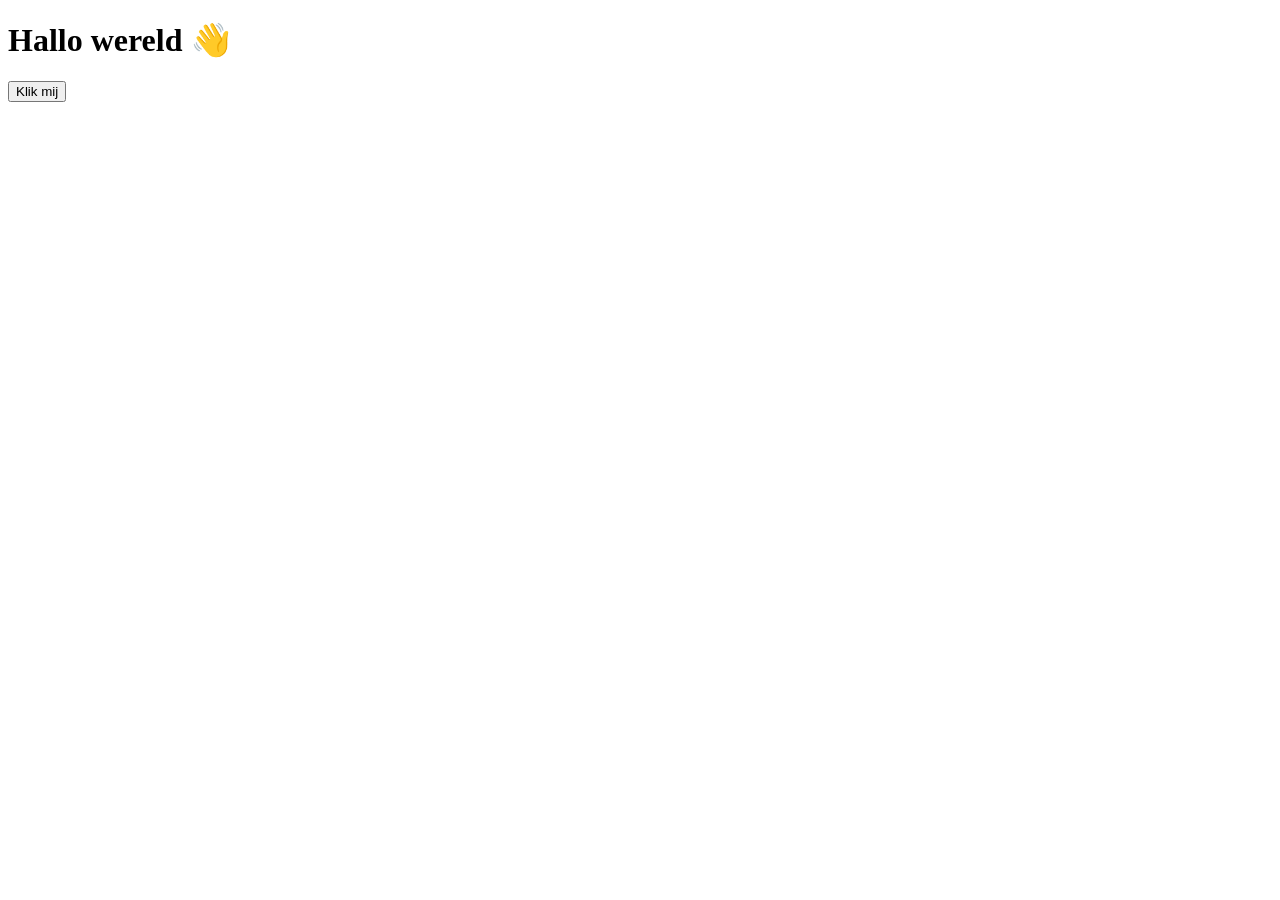
==== index.html @ 5e81fb88 "Eerste test" ====
<!doctype html>
<html lang="nl">
<head>
  <meta charset="utf-8" />
  <meta name="viewport" content="width=device-width, initial-scale=1" />
  <title>Interactive Media 2025</title>
  <link rel="stylesheet" href="style.css" />
</head>
<body>
  <h1>Hallo wereld 👋</h1>
  <button id="btn">Klik mij</button>
  <script src="app.js"></script>
</body>
</html>
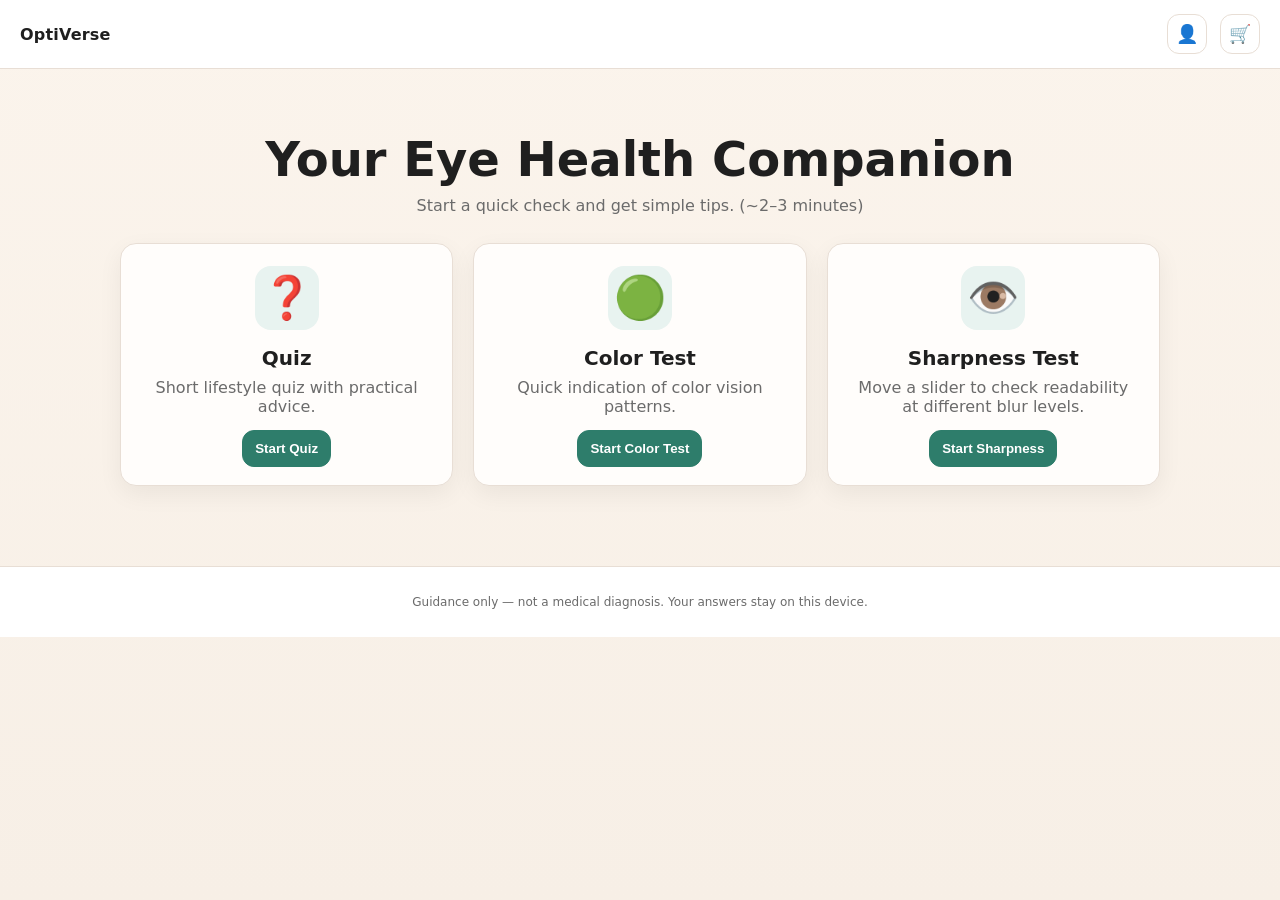
==== commit 101463ec: "feat: English EyeGuide demo with accent color and concept layout" ====
--- a/index.html
+++ b/index.html
@@ -1,14 +1,28 @@
 <!doctype html>
-<html lang="nl">
+<html lang="en">
 <head>
   <meta charset="utf-8" />
   <meta name="viewport" content="width=device-width, initial-scale=1" />
-  <title>Interactive Media 2025</title>
+  <title>OptiVerse</title>
   <link rel="stylesheet" href="style.css" />
 </head>
 <body>
-  <h1>Hallo wereld 👋</h1>
-  <button id="btn">Klik mij</button>
+  <header class="topbar">
+    <div class="brand">OptiVerse</div>
+    <div class="actions">
+      <button aria-label="Account" data-route="#/account">👤</button>
+      <button aria-label="Cart" data-route="#/cart">🛒</button>
+    </div>
+  </header>
+
+  <main id="app">
+    <!-- Home is rendered by JS -->
+  </main>
+
+  <footer class="foot">
+    Guidance only — not a medical diagnosis. Your answers stay on this device.
+  </footer>
+
   <script src="app.js"></script>
 </body>
 </html>
--- a/style.css
+++ b/style.css
@@ -0,0 +1,81 @@
+/* Base */
+* { box-sizing: border-box; }
+:root{
+  --bg: #f7efe6;          /* warm beige */
+  --panel: #fffdfb;       /* light card */
+  --ink: #1f1f1f;         /* text */
+  --muted:#6b6b6b;
+  --line:#e8ded5;
+  --accent:#2e7d6b;       /* soft teal accent */
+  --shadow: 0 8px 24px rgba(0,0,0,.06);
+  --radius: 16px;
+}
+html,body{ height:100%; }
+body{
+  margin:0; font-family: system-ui, Segoe UI, Arial, sans-serif;
+  background: linear-gradient(#fbf4ec, var(--bg));
+  color: var(--ink);
+}
+
+/* Topbar */
+.topbar{
+  position:sticky; top:0; z-index:10;
+  display:flex; align-items:center; justify-content:space-between;
+  padding:14px 20px; background:#fff; border-bottom:1px solid var(--line);
+}
+.brand{ font-weight:700; letter-spacing:.2px; }
+.actions button{
+  border:1px solid var(--line); background:#fff; cursor:pointer;
+  width:40px; height:40px; border-radius:12px; font-size:18px; margin-left:8px;
+}
+.actions button:hover{ background:#faf7f3; }
+
+/* Layout */
+main{ max-width:1080px; margin:0 auto; padding:32px 20px 80px; }
+.hero{
+  text-align:center; margin:32px auto 28px;
+}
+.hero h1{
+  margin:0;
+  font-size: clamp(28px, 4.2vw, 48px);
+  line-height:1.1;
+}
+.hero p{ color:var(--muted); margin-top:10px; }
+
+/* Grid of cards */
+.grid{
+  display:grid; gap:20px;
+  grid-template-columns: repeat(3, minmax(220px, 1fr));
+}
+@media (max-width: 860px){ .grid{ grid-template-columns: 1fr; } }
+
+.card{
+  background: var(--panel);
+  border:1px solid var(--line);
+  border-radius: var(--radius);
+  padding: 22px 22px 18px;
+  box-shadow: var(--shadow);
+  text-align:center;
+}
+.card .icon{
+  font-size:42px; display:inline-block;
+  width:64px; height:64px; line-height:64px; border-radius:16px; margin-bottom:10px;
+  background: #e8f3f0; /* accent tint */
+  color: var(--accent);
+}
+.card h3{ margin:6px 0 8px; font-size:20px; }
+.card p{ margin:0 0 14px; color:var(--muted); }
+
+.btn{
+  padding:10px 12px; border-radius:12px; cursor:pointer;
+  border:1px solid var(--accent); background:var(--accent); color:#fff; font-weight:600;
+}
+.btn.ghost{ background:transparent; color:var(--accent); }
+
+.section{ margin-top:22px; }
+fieldset{ border:1px solid var(--line); border-radius:12px; padding:14px; margin:0 0 12px; }
+legend{ color:var(--muted); }
+
+/* Footer */
+.foot{ text-align:center; color:var(--muted); font-size:12px; padding:28px 16px; border-top:1px solid var(--line); background:#fff; }
+.hidden{ display:none; }
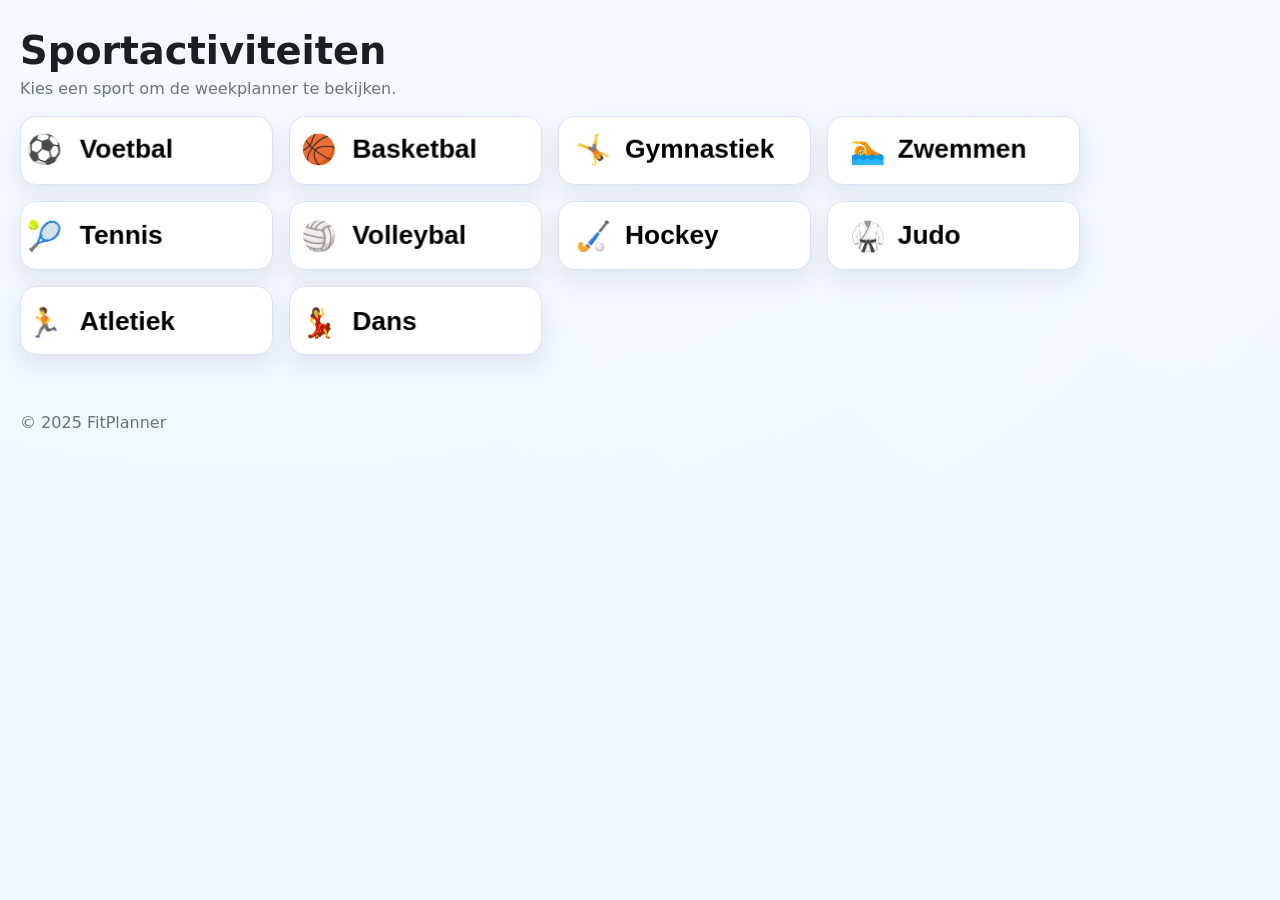
==== commit 778a6896: "Update" ====
--- a/index.html
+++ b/index.html
@@ -1,28 +1,53 @@
-<!doctype html>
-<html lang="en">
+<!DOCTYPE html>
+<html lang="nl">
 <head>
-  <meta charset="utf-8" />
+  <meta charset="UTF-8" />
   <meta name="viewport" content="width=device-width, initial-scale=1" />
-  <title>OptiVerse</title>
+  <title>Sportactiviteiten voor Ouders</title>
   <link rel="stylesheet" href="style.css" />
+  <script defer src="app.js"></script>
 </head>
 <body>
-  <header class="topbar">
-    <div class="brand">OptiVerse</div>
-    <div class="actions">
-      <button aria-label="Account" data-route="#/account">👤</button>
-      <button aria-label="Cart" data-route="#/cart">🛒</button>
-    </div>
+  <header class="site-header">
+    <h1>Sportactiviteiten</h1>
+    <p>Kies een sport om de weekplanner te bekijken.</p>
   </header>
 
-  <main id="app">
-    <!-- Home is rendered by JS -->
+  <main class="sport-grid">
+    <button class="sport-card" data-sport="voetbal" aria-label="Voetbal">
+      <div class="sport-visual">⚽</div><h2>Voetbal</h2>
+    </button>
+    <button class="sport-card" data-sport="basketbal" aria-label="Basketbal">
+      <div class="sport-visual">🏀</div><h2>Basketbal</h2>
+    </button>
+    <button class="sport-card" data-sport="gymnastiek" aria-label="Gymnastiek">
+      <div class="sport-visual">🤸</div><h2>Gymnastiek</h2>
+    </button>
+    <button class="sport-card" data-sport="zwemmen" aria-label="Zwemmen">
+      <div class="sport-visual">🏊</div><h2>Zwemmen</h2>
+    </button>
+    <button class="sport-card" data-sport="tennis" aria-label="Tennis">
+      <div class="sport-visual">🎾</div><h2>Tennis</h2>
+    </button>
+    <button class="sport-card" data-sport="volleybal" aria-label="Volleybal">
+      <div class="sport-visual">🏐</div><h2>Volleybal</h2>
+    </button>
+    <button class="sport-card" data-sport="hockey" aria-label="Hockey">
+      <div class="sport-visual">🏑</div><h2>Hockey</h2>
+    </button>
+    <button class="sport-card" data-sport="judo" aria-label="Judo">
+      <div class="sport-visual">🥋</div><h2>Judo</h2>
+    </button>
+    <button class="sport-card" data-sport="atletiek" aria-label="Atletiek">
+      <div class="sport-visual">🏃</div><h2>Atletiek</h2>
+    </button>
+    <button class="sport-card" data-sport="dans" aria-label="Dans">
+      <div class="sport-visual">💃</div><h2>Dans</h2>
+    </button>
   </main>
 
-  <footer class="foot">
-    Guidance only — not a medical diagnosis. Your answers stay on this device.
+  <footer class="site-footer">
+    <p>© 2025 FitPlanner</p>
   </footer>
-
-  <script src="app.js"></script>
 </body>
 </html>
--- a/style.css
+++ b/style.css
@@ -1,81 +1,83 @@
-/* Base */
-* { box-sizing: border-box; }
 :root{
-  --bg: #f7efe6;          /* warm beige */
-  --panel: #fffdfb;       /* light card */
-  --ink: #1f1f1f;         /* text */
-  --muted:#6b6b6b;
-  --line:#e8ded5;
-  --accent:#2e7d6b;       /* soft teal accent */
-  --shadow: 0 8px 24px rgba(0,0,0,.06);
-  --radius: 16px;
+  --bg1:#eef6ff; --bg2:#f6f9ff; --primary:#0b66d1; --text:#1b1f24;
+  --muted:#6b7280; --card:#ffffff; --ring:#c7ddff; --ok:#10b981;
+  --boys:#2563eb; --girls:#db2777; --mixed:#0ea5e9;
+  --shadow: 0 10px 24px rgba(15,23,42,.08);
 }
-html,body{ height:100%; }
-body{
-  margin:0; font-family: system-ui, Segoe UI, Arial, sans-serif;
-  background: linear-gradient(#fbf4ec, var(--bg));
-  color: var(--ink);
+*{ box-sizing:border-box }
+html,body{
+  margin:0; padding:0; min-height:100%; color:var(--text);
+  font-family: system-ui,-apple-system,Segoe UI,Roboto,Helvetica,Arial;
+  background: radial-gradient(1200px 800px at 20% -10%, var(--bg2), transparent),
+              radial-gradient(1200px 800px at 120% 30%, #f3f7ff, transparent),
+              var(--bg1);
+}
+.site-header{ padding:28px 20px 8px }
+.site-header h1{ margin:0 0 6px; font-size:clamp(24px,3vw,40px) }
+.site-header p{ margin:6px 0 0; color:var(--muted) }
+.site-footer{ margin-top:24px; padding:18px 20px 40px; color:var(--muted) }
+
+/* GRID met diepte */
+.sport-grid{
+  display:grid; grid-template-columns: repeat(auto-fit, minmax(220px, 1fr));
+  gap:16px; padding:10px 20px 0; max-width:1100px;
+  perspective: 900px; /* <<< 3D-perspectief */
 }
 
-/* Topbar */
-.topbar{
-  position:sticky; top:0; z-index:10;
-  display:flex; align-items:center; justify-content:space-between;
-  padding:14px 20px; background:#fff; border-bottom:1px solid var(--line);
+.sport-card{
+  appearance:none; -webkit-appearance:none;
+  border:1px solid #d9e3f5; background:var(--card); border-radius:16px;
+  padding:18px 16px; display:flex; align-items:center; gap:14px;
+  cursor:pointer; box-shadow: var(--shadow);
+  transform-style: preserve-3d; /* <<< 3D-kindlagen */
+  transition: transform .18s ease, box-shadow .18s ease, border-color .18s;
 }
-.brand{ font-weight:700; letter-spacing:.2px; }
-.actions button{
-  border:1px solid var(--line); background:#fff; cursor:pointer;
-  width:40px; height:40px; border-radius:12px; font-size:18px; margin-left:8px;
+.sport-card:focus{ outline:none }
+.sport-card:focus-visible{
+  border-color:var(--ring);
+  box-shadow: 0 0 0 4px color-mix(in srgb, var(--ring) 55%, transparent);
 }
-.actions button:hover{ background:#faf7f3; }
+.sport-card:hover{ box-shadow: 0 14px 28px rgba(15,23,42,.12) }
+.sport-card.clicked{ transform: translateZ(0) scale(.97) }
 
-/* Layout */
-main{ max-width:1080px; margin:0 auto; padding:32px 20px 80px; }
-.hero{
-  text-align:center; margin:32px auto 28px;
+.sport-visual{ font-size:clamp(24px,4vw,28px); line-height:1; transform: translateZ(18px); }
+.sport-card h2{ margin:0; font-size:clamp(18px,2.4vw,26px); transform: translateZ(12px); }
+
+/* Planner (ongewijzigd behalve tags) */
+.schedule{ padding:6px 20px 10px; max-width:1100px }
+.empty{ background:var(--card); border:1px solid #e5eaf5; border-radius:14px; padding:16px; box-shadow:var(--shadow) }
+.backlink{ display:inline-block; text-decoration:none; color:var(--primary); margin-bottom:8px }
+.day-section{ margin:18px 0 10px }
+.day-section h3{ margin:8px 0 10px; font-size:20px; color:#0f172a }
+.slot-list{ display:grid; grid-template-columns: repeat(auto-fit, minmax(260px, 1fr)); gap:12px }
+.slot{
+  background:var(--card); border:1px solid #e5eaf5; border-radius:16px; padding:14px;
+  display:flex; justify-content:space-between; align-items:center; gap:12px;
+  box-shadow:var(--shadow); transition: transform .15s ease, box-shadow .15s ease;
 }
-.hero h1{
-  margin:0;
-  font-size: clamp(28px, 4.2vw, 48px);
-  line-height:1.1;
+.slot:hover{ transform: translateY(-1px) }
+.slot-meta{ display:flex; flex-direction:column; gap:6px }
+.slot-time{ font-weight:600; letter-spacing:.2px }
+.slot-tags{ display:flex; flex-wrap:wrap; gap:6px }
+.tag{ font-size:12px; padding:4px 8px; border-radius:999px; background:#eef2ff; color:#374151; border:1px solid #e2e8f0 }
+.tag-boys{ background: color-mix(in srgb, var(--boys) 12%, white); border-color: color-mix(in srgb, var(--boys) 32%, #e2e8f0); color:#0b377a }
+.tag-girls{ background: color-mix(in srgb, var(--girls) 12%, white); border-color: color-mix(in srgb, var(--girls) 32%, #e2e8f0); color:#7a0b3a }
+.tag-mixed{ background: color-mix(in srgb, var(--mixed) 12%, white); border-color: color-mix(in srgb, var(--mixed) 32%, #e2e8f0); color:#064b5c }
+.slot-actions{ display:flex; align-items:center; gap:10px }
+.join-btn{
+  appearance:none; -webkit-appearance:none; border:1px solid #dbe5ff;
+  background: linear-gradient(#ffffff,#f7fbff); padding:8px 12px; border-radius:10px;
+  cursor:pointer; font-weight:600; transition: transform .12s, box-shadow .12s, border-color .12s;
+  box-shadow: 0 6px 14px rgba(15,23,42,.08);
 }
-.hero p{ color:var(--muted); margin-top:10px; }
+.join-btn:hover{ transform: translateY(-1px); border-color: var(--primary); box-shadow: 0 10px 18px rgba(15,23,42,.12) }
+.join-btn:disabled{ cursor:default; border-color:#d1fae5; background: linear-gradient(#ffffff,#f0fff9); color:#047857 }
+.count{ font-size:14px; color:#111827; background:#f3f6ff; border:1px solid #e5e7eb; padding:6px 10px; border-radius:10px }
+.slot.flash{ outline:2px solid color-mix(in srgb, var(--ok) 45%, transparent); outline-offset:2px; animation:flash .4s ease }
+@keyframes flash{ from{ box-shadow:0 0 0 0 rgba(16,185,129,.45) } to{ box-shadow:0 0 0 12px rgba(16,185,129,0) } }
+@media (max-width:520px){ .slot{ flex-direction:column; align-items:stretch } .slot-actions{ justify-content:space-between } }
 
-/* Grid of cards */
-.grid{
-  display:grid; gap:20px;
-  grid-template-columns: repeat(3, minmax(220px, 1fr));
+/* reduce motion – zet 3D terug naar normale hover voor toegankelijkheid */
+@media (prefers-reduced-motion: reduce){
+  .sport-card, .sport-card *{ transform:none !important }
 }
-@media (max-width: 860px){ .grid{ grid-template-columns: 1fr; } }
-
-.card{
-  background: var(--panel);
-  border:1px solid var(--line);
-  border-radius: var(--radius);
-  padding: 22px 22px 18px;
-  box-shadow: var(--shadow);
-  text-align:center;
-}
-.card .icon{
-  font-size:42px; display:inline-block;
-  width:64px; height:64px; line-height:64px; border-radius:16px; margin-bottom:10px;
-  background: #e8f3f0; /* accent tint */
-  color: var(--accent);
-}
-.card h3{ margin:6px 0 8px; font-size:20px; }
-.card p{ margin:0 0 14px; color:var(--muted); }
-
-.btn{
-  padding:10px 12px; border-radius:12px; cursor:pointer;
-  border:1px solid var(--accent); background:var(--accent); color:#fff; font-weight:600;
-}
-.btn.ghost{ background:transparent; color:var(--accent); }
-
-.section{ margin-top:22px; }
-fieldset{ border:1px solid var(--line); border-radius:12px; padding:14px; margin:0 0 12px; }
-legend{ color:var(--muted); }
-
-/* Footer */
-.foot{ text-align:center; color:var(--muted); font-size:12px; padding:28px 16px; border-top:1px solid var(--line); background:#fff; }
-.hidden{ display:none; }
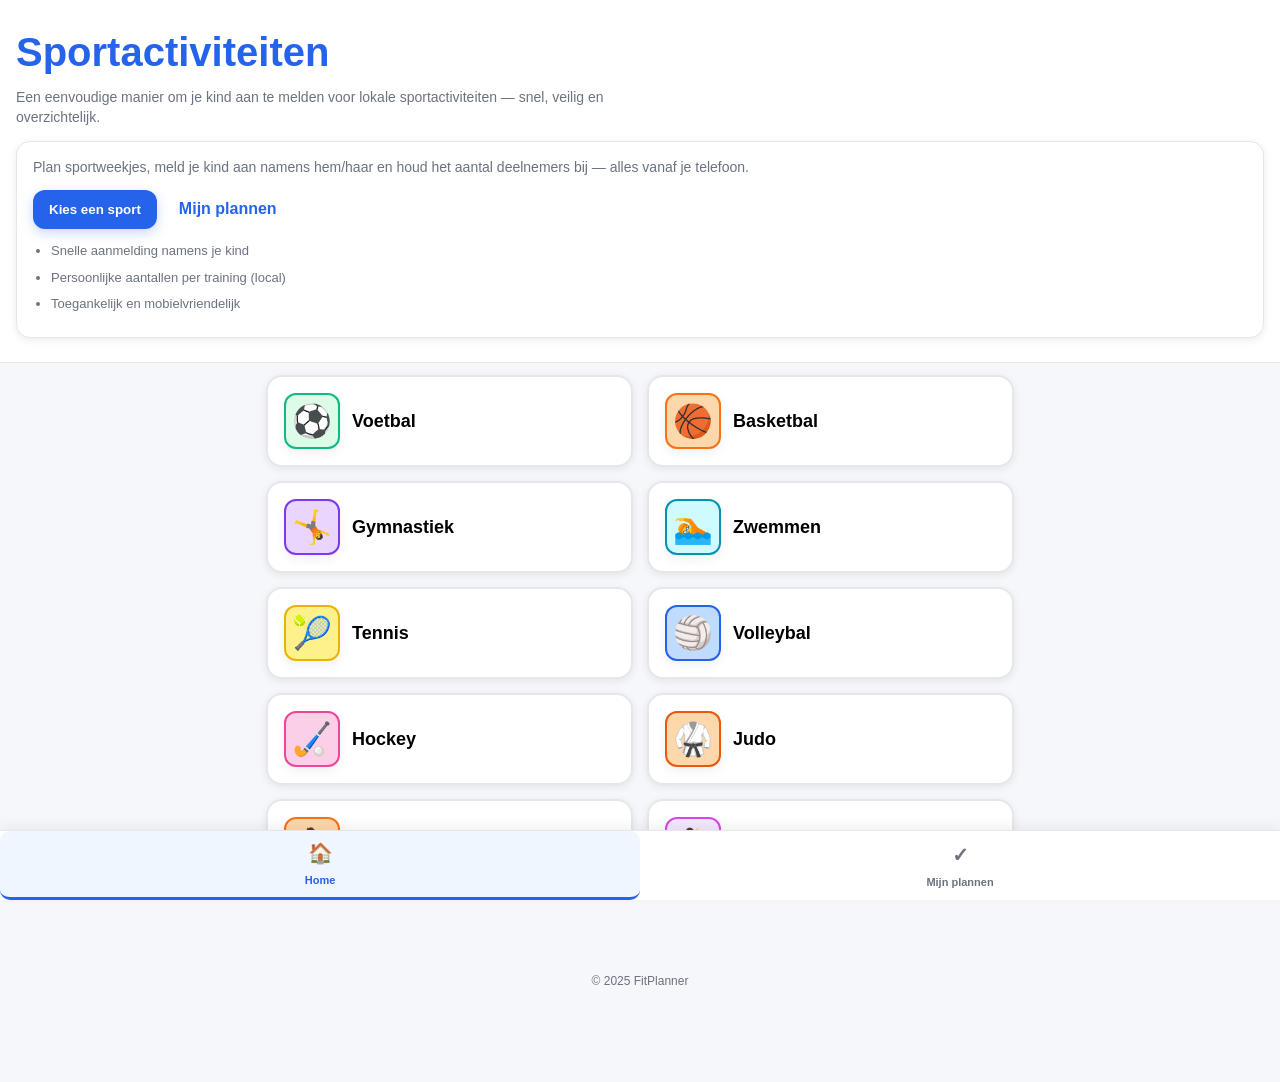
==== commit a425918f: "Update color design" ====
--- a/index.html
+++ b/index.html
@@ -10,10 +10,22 @@
 <body>
   <header class="site-header">
     <h1>Sportactiviteiten</h1>
-    <p>Kies een sport om de weekplanner te bekijken.</p>
+    <p class="sub">Een eenvoudige manier om je kind aan te melden voor lokale sportactiviteiten — snel, veilig en overzichtelijk.</p>
+    <div class="hero">
+      <p class="hero-lead">Plan sportweekjes, meld je kind aan namens hem/haar en houd het aantal deelnemers bij — alles vanaf je telefoon.</p>
+      <div class="hero-cta">
+        <button id="ctaChoose" class="primary">Kies een sport</button>
+        <a href="myplans.html" class="ghost" aria-label="Bekijk mijn plannen">Mijn plannen</a>
+      </div>
+      <ul class="benefits" aria-hidden="false">
+        <li>Snelle aanmelding namens je kind</li>
+        <li>Persoonlijke aantallen per training (local)</li>
+        <li>Toegankelijk en mobielvriendelijk</li>
+      </ul>
+    </div>
   </header>
 
-  <main class="sport-grid">
+  <main id="sports" class="sport-grid" aria-label="Lijst van sporten">
     <button class="sport-card" data-sport="voetbal" aria-label="Voetbal">
       <div class="sport-visual">⚽</div><h2>Voetbal</h2>
     </button>
@@ -49,5 +61,16 @@
   <footer class="site-footer">
     <p>© 2025 FitPlanner</p>
   </footer>
+  <!-- Bottom navigation to feel like a native app -->
+  <nav class="bottom-nav" aria-label="Navigatie">
+    <a href="index.html" class="bn-item active" aria-current="page">
+      <span class="bn-icon">🏠</span>
+      <span class="bn-label">Home</span>
+    </a>
+    <a href="myplans.html" class="bn-item">
+      <span class="bn-icon">✓</span>
+      <span class="bn-label">Mijn plannen</span>
+    </a>
+  </nav>
 </body>
 </html>
--- a/style.css
+++ b/style.css
@@ -1,78 +1,155 @@
 :root{
-  --bg1:#eef6ff; --bg2:#f6f9ff; --primary:#0b66d1; --text:#1b1f24;
-  --muted:#6b7280; --card:#ffffff; --ring:#c7ddff; --ok:#10b981;
-  --boys:#2563eb; --girls:#db2777; --mixed:#0ea5e9;
-  --shadow: 0 10px 24px rgba(15,23,42,.08);
+  /* Light, professional palette with strong contrast */
+  --bg1:#f5f7fa; --bg2:#eef1f7; --primary:#2563eb; --accent:#f59e0b; --secondary:#7c3aed;
+  --text:#111827; --text-dark:#111827; --muted:#6b7280;
+  --card:#ffffff; --ring:#2563eb; --ok:#059669;
+  --boys:#2563eb; --girls:#db2777; --mixed:#0891b2;
+  --shadow: 0 2px 8px rgba(0,0,0,.08);
+  --glow: 0 0 0 rgba(37,99,235,.1);
+  
+  /* Sport brand colors - distinct and vibrant */
+  --sport-voetbal: #10b981;
+  --sport-basketbal: #f97316;
+  --sport-gymnastiek: #7c3aed;
+  --sport-zwemmen: #0891b2;
+  --sport-tennis: #eab308;
+  --sport-volleybal: #2563eb;
+  --sport-hockey: #ec4899;
+  --sport-judo: #ea580c;
+  --sport-atletiek: #f97316;
+  --sport-dans: #d946ef;
 }
 *{ box-sizing:border-box }
 html,body{
   margin:0; padding:0; min-height:100%; color:var(--text);
-  font-family: system-ui,-apple-system,Segoe UI,Roboto,Helvetica,Arial;
-  background: radial-gradient(1200px 800px at 20% -10%, var(--bg2), transparent),
-              radial-gradient(1200px 800px at 120% 30%, #f3f7ff, transparent),
-              var(--bg1);
-}
-.site-header{ padding:28px 20px 8px }
-.site-header h1{ margin:0 0 6px; font-size:clamp(24px,3vw,40px) }
-.site-header p{ margin:6px 0 0; color:var(--muted) }
-.site-footer{ margin-top:24px; padding:18px 20px 40px; color:var(--muted) }
+  font-family: 'Segoe UI', Roboto, 'Helvetica Neue', Arial, sans-serif;
+  font-size:16px; line-height:1.4;
+  background: var(--bg1);
+  min-height:100vh;
+}
+.site-header{ padding:24px 16px; border-bottom: 1px solid #e5e7eb; background: #ffffff; }
+.site-header h1{ margin:0 0 8px; font-size:clamp(28px,6vw,40px); font-weight:800; color:var(--primary); }
+.site-header .sub{ margin:6px 0 10px; color:var(--muted); max-width:640px; font-size:14px; }
+.site-footer{ margin-top:24px; padding:18px 16px 80px; color:var(--muted); text-align:center; font-size:12px; }
 
 /* GRID met diepte */
 .sport-grid{
-  display:grid; grid-template-columns: repeat(auto-fit, minmax(220px, 1fr));
-  gap:16px; padding:10px 20px 0; max-width:1100px;
-  perspective: 900px; /* <<< 3D-perspectief */
+  display:grid; grid-template-columns: 1fr; /* mobile-first single column */
+  gap:14px; padding:12px 16px 28px; max-width:780px; margin:0 auto;
+  perspective: 900px;
 }
 
 .sport-card{
   appearance:none; -webkit-appearance:none;
-  border:1px solid #d9e3f5; background:var(--card); border-radius:16px;
-  padding:18px 16px; display:flex; align-items:center; gap:14px;
+  border:2px solid #e5e7eb; background:#ffffff; border-radius:16px;
+  padding:16px; display:flex; align-items:center; gap:12px;
   cursor:pointer; box-shadow: var(--shadow);
-  transform-style: preserve-3d; /* <<< 3D-kindlagen */
-  transition: transform .18s ease, box-shadow .18s ease, border-color .18s;
-}
+  transform-style: preserve-3d;
+  transition: all .22s cubic-bezier(0.34, 1.56, 0.64, 1);
+  min-height:68px; position:relative; overflow:hidden;
+}
+.sport-card::before{
+  content:''; position:absolute; inset:0; background: radial-gradient(circle at center, rgba(37,99,235,.04), transparent 70%);
+  opacity:0; transition: opacity .3s ease;
+}
+.sport-card:hover{
+  box-shadow: 0 12px 24px rgba(37,99,235,.12);
+  transform: translateY(-4px);
+  border-color: var(--primary);
+}
+.sport-card:hover::before{ opacity:1; }
+.sport-card:active{ transform: translateY(-2px) scale(0.98); }
 .sport-card:focus{ outline:none }
 .sport-card:focus-visible{
   border-color:var(--ring);
-  box-shadow: 0 0 0 4px color-mix(in srgb, var(--ring) 55%, transparent);
+  box-shadow: 0 0 0 6px color-mix(in srgb, var(--ring) 55%, transparent);
 }
 .sport-card:hover{ box-shadow: 0 14px 28px rgba(15,23,42,.12) }
 .sport-card.clicked{ transform: translateZ(0) scale(.97) }
 
-.sport-visual{ font-size:clamp(24px,4vw,28px); line-height:1; transform: translateZ(18px); }
-.sport-card h2{ margin:0; font-size:clamp(18px,2.4vw,26px); transform: translateZ(12px); }
+.sport-visual{ font-size:32px; line-height:1; transform: translateZ(18px); width:56px; height:56px; display:flex; align-items:center; justify-content:center; border-radius:12px; background:#f3f4f6; box-shadow:0 4px 12px rgba(0,0,0,.06); border:2px solid #e5e7eb; }
+.sport-card h2{ margin:0; font-size:18px; font-weight:700; transform: translateZ(12px); }
+
+/* Sport-specific accent colors - clean and distinct */
+.sport-card[data-sport="voetbal"] .sport-visual{ background:#dcfce7; border-color:var(--sport-voetbal); color:var(--sport-voetbal); }
+.sport-card[data-sport="basketbal"] .sport-visual{ background:#fed7aa; border-color:var(--sport-basketbal); color:var(--sport-basketbal); }
+.sport-card[data-sport="gymnastiek"] .sport-visual{ background:#e9d5ff; border-color:var(--sport-gymnastiek); color:var(--sport-gymnastiek); }
+.sport-card[data-sport="zwemmen"] .sport-visual{ background:#cffafe; border-color:var(--sport-zwemmen); color:var(--sport-zwemmen); }
+.sport-card[data-sport="tennis"] .sport-visual{ background:#fef08a; border-color:var(--sport-tennis); color:var(--sport-tennis); }
+.sport-card[data-sport="volleybal"] .sport-visual{ background:#bfdbfe; border-color:var(--sport-volleybal); color:var(--sport-volleybal); }
+.sport-card[data-sport="hockey"] .sport-visual{ background:#fbcfe8; border-color:var(--sport-hockey); color:var(--sport-hockey); }
+.sport-card[data-sport="judo"] .sport-visual{ background:#fed7aa; border-color:var(--sport-judo); color:var(--sport-judo); }
+.sport-card[data-sport="atletiek"] .sport-visual{ background:#fed7aa; border-color:var(--sport-atletiek); color:var(--sport-atletiek); }
+.sport-card[data-sport="dans"] .sport-visual{ background:#f3e8ff; border-color:var(--sport-dans); color:var(--sport-dans); }
+
+/* All plans helper link */
+.all-link{ margin:16px 0; text-align:center }
+
+/* Remove button in All Plans */
+.remove-btn{ appearance:none; -webkit-appearance:none; background:transparent; border:1px solid rgba(15,23,42,0.06); padding:8px 10px; border-radius:10px; color:var(--primary); cursor:pointer; font-weight:700 }
+.remove-btn:hover{ background:rgba(11,118,201,0.04) }
+
+/* Bottom navigation - clean and app-like */
+.bottom-nav{
+  position:fixed; left:0; right:0; bottom:0; height:70px; 
+  display:flex; gap:0; align-items:center; justify-content:space-around; 
+  padding:0; background:#ffffff;
+  border-top:1px solid #e5e7eb; 
+  box-shadow:0 -4px 12px rgba(0,0,0,.06); 
+  z-index:90;
+}
+.bn-item{
+  text-decoration:none; color:var(--muted); padding:8px 12px; 
+  border-radius:10px; font-weight:700; display:flex; flex-direction:column;
+  align-items:center; gap:6px; font-size:12px; transition: all .22s ease;
+  flex:1; text-align:center;
+}
+.bn-item:hover{
+  color:var(--primary);
+  background: #f3f4f6;
+}
+.bn-item.active{
+  color:var(--primary); 
+  background: #eff6ff;
+  box-shadow: none;
+  border-bottom:3px solid var(--primary);
+}
+.bn-icon{ font-size:20px; }
+.bn-label{ font-size:11px; }
+
+/* touch press state */
+.sport-card:active, .join-btn:active, .primary:active, .remove-btn:active{ transform: translateY(1px) scale(0.997); }
 
 /* Planner (ongewijzigd behalve tags) */
-.schedule{ padding:6px 20px 10px; max-width:1100px }
-.empty{ background:var(--card); border:1px solid #e5eaf5; border-radius:14px; padding:16px; box-shadow:var(--shadow) }
+.schedule{ padding:8px 16px 32px; max-width:780px; margin:0 auto }
+.empty{ background:var(--card); border:1px solid rgba(15,23,42,0.06); border-radius:14px; padding:16px; box-shadow:var(--shadow) }
 .backlink{ display:inline-block; text-decoration:none; color:var(--primary); margin-bottom:8px }
 .day-section{ margin:18px 0 10px }
-.day-section h3{ margin:8px 0 10px; font-size:20px; color:#0f172a }
-.slot-list{ display:grid; grid-template-columns: repeat(auto-fit, minmax(260px, 1fr)); gap:12px }
+.day-section h3{ margin:8px 0 10px; font-size:18px; color:#0f172a }
+.slot-list{ display:grid; grid-template-columns: 1fr; gap:12px }
 .slot{
-  background:var(--card); border:1px solid #e5eaf5; border-radius:16px; padding:14px;
+  background:var(--card); border:1px solid rgba(15,23,42,0.06); border-radius:12px; padding:12px;
   display:flex; justify-content:space-between; align-items:center; gap:12px;
   box-shadow:var(--shadow); transition: transform .15s ease, box-shadow .15s ease;
 }
 .slot:hover{ transform: translateY(-1px) }
 .slot-meta{ display:flex; flex-direction:column; gap:6px }
-.slot-time{ font-weight:600; letter-spacing:.2px }
+.slot-time{ font-weight:700; letter-spacing:.2px }
 .slot-tags{ display:flex; flex-wrap:wrap; gap:6px }
-.tag{ font-size:12px; padding:4px 8px; border-radius:999px; background:#eef2ff; color:#374151; border:1px solid #e2e8f0 }
+.tag{ font-size:12px; padding:6px 10px; border-radius:999px; background:#f8fafc; color:#374151; border:1px solid rgba(15,23,42,0.04) }
 .tag-boys{ background: color-mix(in srgb, var(--boys) 12%, white); border-color: color-mix(in srgb, var(--boys) 32%, #e2e8f0); color:#0b377a }
 .tag-girls{ background: color-mix(in srgb, var(--girls) 12%, white); border-color: color-mix(in srgb, var(--girls) 32%, #e2e8f0); color:#7a0b3a }
 .tag-mixed{ background: color-mix(in srgb, var(--mixed) 12%, white); border-color: color-mix(in srgb, var(--mixed) 32%, #e2e8f0); color:#064b5c }
 .slot-actions{ display:flex; align-items:center; gap:10px }
 .join-btn{
-  appearance:none; -webkit-appearance:none; border:1px solid #dbe5ff;
-  background: linear-gradient(#ffffff,#f7fbff); padding:8px 12px; border-radius:10px;
-  cursor:pointer; font-weight:600; transition: transform .12s, box-shadow .12s, border-color .12s;
-  box-shadow: 0 6px 14px rgba(15,23,42,.08);
+  appearance:none; -webkit-appearance:none; border:1px solid rgba(15,23,42,0.06);
+  background: linear-gradient(#ffffff,#fbfeff); padding:10px 14px; border-radius:12px;
+  cursor:pointer; font-weight:700; transition: transform .12s, box-shadow .12s, border-color .12s;
+  box-shadow: 0 8px 18px rgba(15,23,42,.06); min-width:110px; height:44px; display:inline-flex; align-items:center; justify-content:center;
 }
 .join-btn:hover{ transform: translateY(-1px); border-color: var(--primary); box-shadow: 0 10px 18px rgba(15,23,42,.12) }
 .join-btn:disabled{ cursor:default; border-color:#d1fae5; background: linear-gradient(#ffffff,#f0fff9); color:#047857 }
-.count{ font-size:14px; color:#111827; background:#f3f6ff; border:1px solid #e5e7eb; padding:6px 10px; border-radius:10px }
+.count{ font-size:14px; color:#111827; background:#f3f6ff; border:1px solid rgba(15,23,42,0.04); padding:6px 10px; border-radius:10px }
 .slot.flash{ outline:2px solid color-mix(in srgb, var(--ok) 45%, transparent); outline-offset:2px; animation:flash .4s ease }
 @keyframes flash{ from{ box-shadow:0 0 0 0 rgba(16,185,129,.45) } to{ box-shadow:0 0 0 12px rgba(16,185,129,0) } }
 @media (max-width:520px){ .slot{ flex-direction:column; align-items:stretch } .slot-actions{ justify-content:space-between } }
@@ -81,3 +158,408 @@
 @media (prefers-reduced-motion: reduce){
   .sport-card, .sport-card *{ transform:none !important }
 }
+
+/* Hero + CTA */
+.hero{ margin-top:12px; background: linear-gradient(180deg,#ffffff,#fffcfb); padding:12px; border-radius:12px; border:1px solid rgba(15,23,42,0.04); box-shadow:0 8px 20px rgba(15,23,42,0.04) }
+.hero-lead{ margin:0 0 10px; color:var(--muted) }
+.hero-cta{ display:flex; gap:10px; align-items:center }
+/* Primary button - clean and confident */
+.primary, .btn-primary{
+  background: var(--primary); 
+  color:white; padding:12px 16px; border-radius:12px; border:none; 
+  font-weight:700; box-shadow: 0 4px 12px rgba(37,99,235,.25); 
+  cursor:pointer; transition: all .22s ease;
+  display:inline-block; text-decoration:none;
+}
+.primary:hover, .btn-primary:hover{
+  box-shadow: 0 8px 20px rgba(37,99,235,.35);
+  transform: translateY(-2px);
+}
+.primary:active, .btn-primary:active{
+  transform: translateY(0) scale(0.98);
+}
+.ghost{ color:var(--primary); text-decoration:none; padding:8px }
+.benefits{ margin:10px 0 0; padding-left:18px; color:var(--muted); font-size:14px }
+
+/* Toast - clean and clear */
+.toast{
+  position:fixed; left:50%; transform:translateX(-50%); bottom:90px; 
+  background:#ffffff; 
+  border:1px solid #e5e7eb; padding:14px 20px; border-radius:12px; 
+  box-shadow: 0 12px 32px rgba(0,0,0,.12);
+  z-index:70; min-width:240px; max-width:90vw; text-align:center; 
+  font-weight:700; color:var(--text); opacity:0; pointer-events:none; 
+  transition:opacity .22s ease, transform .22s cubic-bezier(0.34,1.56,0.64,1);
+}
+.toast.show{ opacity:1; pointer-events:auto; transform:translateX(-50%) translateY(-12px); }
+
+@media (min-width:600px){ .sport-grid{ grid-template-columns: repeat(2,1fr) } }
+
+/* === MYPLANS PAGE STYLES === */
+.myplans-head{ 
+  padding:0 0 24px 0;
+  text-align:left;
+}
+.myplans-head h1{ 
+  font-size: clamp(32px, 7vw, 44px); 
+  margin:0 0 8px 0;
+  color:var(--text);
+  font-weight:800;
+}
+.myplans-subtitle{ 
+  color:var(--muted); 
+  font-size:16px; 
+  margin:0;
+  line-height:1.5;
+}
+
+.plans-main{ 
+  padding:20px 16px 100px; 
+  max-width:800px; 
+  margin:0 auto;
+}
+
+/* Summary block - clear overview */
+.summary-block{
+  background:linear-gradient(135deg, #ffffff 0%, #f9fafb 100%);
+  border:2px solid #e5e7eb;
+  border-radius:16px;
+  padding:16px 20px;
+  margin-bottom:28px;
+  display:flex;
+  align-items:center;
+  justify-content:center;
+}
+.summary-content{
+  display:flex;
+  align-items:center;
+  gap:12px;
+  text-align:center;
+}
+.summary-icon{
+  font-size:28px;
+  line-height:1;
+}
+.summary-text{
+  font-size:18px;
+  font-weight:700;
+  color:var(--text);
+}
+
+/* Empty state with strong visual presence */
+.empty-hero{
+  text-align:center; 
+  padding:60px 24px;
+  background: #f3f4f6;
+  border:2px dashed #d1d5db;
+  border-radius:20px;
+  animation: float 3s ease-in-out infinite;
+  margin-top:40px;
+}
+.empty-icon{ 
+  font-size:64px; 
+  margin-bottom:20px; 
+  animation: pulse 2s ease-in-out infinite; 
+  display:block;
+}
+.empty-hero h2{ 
+  font-size:clamp(24px, 5vw, 32px); 
+  margin:8px 0 16px 0; 
+  color:var(--primary);
+  font-weight:800;
+}
+.empty-hero p{ 
+  color:var(--muted); 
+  margin:12px 0 28px 0; 
+  font-size:16px;
+  line-height:1.6;
+}
+.empty-hero .btn-primary{ 
+  margin-top:8px;
+  font-size:16px;
+  padding:14px 24px;
+}
+
+@keyframes float{ 0%, 100%{ transform: translateY(0) } 50%{ transform: translateY(-8px) } }
+@keyframes pulse{ 0%, 100%{ opacity:1 } 50%{ opacity:.7 } }
+
+/* Day sections */
+.day-section{ 
+  margin:32px 0 0 0;
+}
+.day-section:first-of-type{
+  margin-top:0;
+}
+.day-title{ 
+  font-size:18px; 
+  font-weight:800; 
+  margin:0 0 16px 0;
+  color:var(--primary);
+  text-transform:uppercase; 
+  letter-spacing:1.5px;
+  padding-bottom:12px;
+  border-bottom:3px solid var(--primary);
+}
+
+/* Plans list and cards */
+.plans-list{ 
+  display:grid; 
+  grid-template-columns:1fr; 
+  gap:14px;
+}
+
+.plan-card{
+  background:#ffffff;
+  border:2px solid #e5e7eb; 
+  border-radius:16px; 
+  padding:18px;
+  display:flex; 
+  justify-content:space-between; 
+  align-items:flex-start; 
+  gap:16px;
+  box-shadow: var(--shadow);
+  transition: all .22s ease;
+  position:relative; 
+  overflow:hidden;
+}
+.plan-card:hover{
+  box-shadow: 0 8px 20px rgba(37,99,235,.12);
+  border-color: var(--primary);
+  transform: translateY(-2px);
+}
+.plan-card.removing{ 
+  opacity:0; 
+  transform: translateY(20px); 
+  transition: all .3s ease; 
+}
+
+.plan-card-content{
+  flex:1;
+  display:flex;
+  flex-direction:column;
+  gap:12px;
+}
+
+/* Top row: Sport icon + name (bold, prominent) */
+.plan-card-top{
+  display:flex;
+  align-items:center;
+  gap:12px;
+  margin-bottom:4px;
+}
+.plan-sport-badge{
+  width:56px; 
+  height:56px; 
+  display:flex; 
+  align-items:center; 
+  justify-content:center;
+  border-radius:14px; 
+  border:2px solid;
+  flex-shrink:0;
+  transition: all .22s ease;
+}
+.plan-card:hover .plan-sport-badge{
+  transform: scale(1.08);
+}
+.plan-emoji{ 
+  font-size:28px; 
+  line-height:1;
+}
+.plan-sport-name{
+  font-weight:800;
+  font-size:18px;
+  color:var(--text);
+  line-height:1.2;
+}
+
+/* Second row: Time (largest text, most prominent info) */
+.plan-time-row{
+  display:flex;
+  align-items:center;
+  gap:10px;
+  padding:8px 0;
+}
+.plan-time-label{
+  font-size:16px;
+}
+.plan-time-value{
+  font-weight:800;
+  font-size:20px;
+  color:var(--primary);
+  line-height:1;
+}
+
+/* Third row: Gender tag and participant count (secondary info) */
+.plan-details-row{
+  display:flex;
+  flex-wrap:wrap;
+  align-items:center;
+  gap:8px;
+  font-size:14px;
+  color:var(--muted);
+}
+.plan-gender-tag{
+  display:inline-block;
+  font-size:13px;
+  font-weight:600;
+  color:var(--text);
+  background:#f3f4f6;
+  border:1px solid #d1d5db;
+  padding:4px 10px;
+  border-radius:6px;
+  white-space:nowrap;
+}
+.plan-count{
+  margin-left:auto;
+  font-size:14px; 
+  font-weight:700;
+  background: #f3f4f6;
+  border:1px solid #e5e7eb;
+  color:var(--text);
+  padding:6px 10px; 
+  border-radius:8px;
+  white-space:nowrap;
+}
+
+/* Right side: Large, obvious cancel button */
+.plan-remove-btn{
+  appearance:none; 
+  -webkit-appearance:none;
+  background: #fee2e2;
+  border:2px solid #fecaca;
+  padding:12px 16px; 
+  border-radius:12px; 
+  font-size:14px;
+  color:#dc2626; 
+  cursor:pointer; 
+  font-weight:700;
+  transition: all .22s ease;
+  min-width:110px;
+  height:48px;
+  display:flex; 
+  align-items:center; 
+  justify-content:center;
+  flex-shrink:0;
+  white-space:nowrap;
+  line-height:1;
+}
+.plan-remove-btn:hover{
+  background: #fca5a5;
+  border-color: #f87171;
+  box-shadow: 0 4px 12px rgba(220, 38, 38, .2);
+  transform: translateY(-1px);
+}
+.plan-remove-btn:active{
+  transform: translateY(0);
+}
+.plan-remove-btn .btn-text{
+  display:block;
+}
+
+/* Hero section */
+.hero{ margin-top:14px; background:#ffffff; padding:16px; border-radius:14px; border:1px solid #e5e7eb; box-shadow:var(--shadow) }
+.hero-lead{ margin:0 0 12px; color:var(--muted); font-size:14px; }
+.hero-cta{ display:flex; gap:10px; align-items:center; flex-wrap:wrap; }
+.ghost{ color:var(--primary); text-decoration:none; padding:8px 12px; border-radius:10px; font-weight:700; transition: all .22s ease; }
+.ghost:hover{ background:#f3f4f6; }
+.benefits{ margin:12px 0 0; padding-left:18px; color:var(--muted); font-size:13px; line-height:1.6; }
+.benefits li{ margin-bottom:6px; }
+
+/* Planner page head */
+.planner-head{ padding-bottom:8px; }
+.planner-head h1{ font-size:clamp(28px,6vw,36px); margin-bottom:8px; }
+.planner-head .hint{ color:var(--muted); font-size:14px; }
+
+/* Join button */
+.join-btn{
+  appearance:none; -webkit-appearance:none; 
+  border:1px solid #e5e7eb;
+  background:#ffffff; 
+  padding:11px 14px; border-radius:12px;
+  cursor:pointer; font-weight:700; 
+  transition: all .22s cubic-bezier(0.34,1.56,0.64,1);
+  box-shadow: var(--shadow); 
+  min-width:110px; height:44px; display:inline-flex; align-items:center; justify-content:center;
+  color:var(--primary);
+}
+.join-btn:hover{
+  background:#ffffff;
+  box-shadow: 0 8px 16px rgba(37,99,235,.15);
+  transform: translateY(-2px);
+  border-color:var(--primary);
+}
+.join-btn:active{
+  transform: translateY(0) scale(0.98);
+}
+.join-btn:disabled{
+  cursor:default; 
+  background:#ecfdf5; 
+  border-color: #bbf7d0;
+  color:#059669;
+  box-shadow: 0 2px 8px rgba(5, 150, 105, .08);
+}
+
+.remove-btn{
+  appearance:none; -webkit-appearance:none; background:transparent; 
+  border:1px solid #fecaca; padding:8px 10px; border-radius:10px; 
+  color:#dc2626; cursor:pointer; font-weight:700;
+  transition: all .22s ease;
+}
+.remove-btn:hover{ background:#fee2e2; border-color:#f87171; }
+
+/* Schedule and slots */
+.schedule{ padding:12px 16px 100px; max-width:800px; margin:0 auto; }
+.empty{ background:#ffffff; border:1px solid #e5e7eb; border-radius:14px; padding:20px; box-shadow:var(--shadow) }
+.backlink{ display:inline-block; text-decoration:none; color:var(--primary); margin-bottom:12px; font-weight:700; transition: all .22s ease; }
+.backlink:hover{ transform: translateX(-2px); }
+.day-section{ margin:20px 0 12px; }
+.day-section h3{ margin:8px 0 12px; font-size:20px; color:var(--primary); font-weight:800; }
+.slot-list{ display:grid; grid-template-columns:1fr; gap:12px; }
+.slot{ background:#ffffff; border:1px solid #e5e7eb; border-radius:14px; padding:14px; display:flex; justify-content:space-between; align-items:center; gap:12px; box-shadow:var(--shadow); transition:all .22s ease; }
+.slot:hover{ transform:translateY(-2px); box-shadow:0 8px 16px rgba(37,99,235,.12); }
+.slot-meta{ display:flex; flex-direction:column; gap:6px; }
+.slot-time{ font-weight:800; letter-spacing:.3px; color:var(--primary); }
+.slot-tags{ display:flex; flex-wrap:wrap; gap:6px; }
+.tag{ font-size:12px; padding:6px 10px; border-radius:999px; background:#f3f4f6; color:var(--muted); border:1px solid #e5e7eb; }
+.tag-boys{ background:#dbeafe; border-color:#93c5fd; color:#1e40af; }
+.tag-girls{ background:#fce7f3; border-color:#fbcfe8; color:#831843; }
+.tag-mixed{ background:#cffafe; border-color:#a5f3fc; color:#164e63; }
+.slot-actions{ display:flex; align-items:center; gap:10px; }
+.count{ font-size:14px; color:var(--text); background:#f3f4f6; border:1px solid #e5e7eb; padding:6px 10px; border-radius:10px; font-weight:700; }
+.slot.flash{ animation:flash .5s ease; box-shadow:0 0 0 0 rgba(5, 150, 105, .45); }
+@keyframes flash{ 0%{ box-shadow:0 0 0 0 rgba(5, 150, 105, .45); } 100%{ box-shadow:0 0 0 12px rgba(5, 150, 105, 0); } }
+
+.all-link{ margin:20px 0; text-align:center; }
+
+/* Accessibility */
+@media (prefers-reduced-motion:reduce){
+  .sport-card, .sport-card *, .plan-card, .plan-card *, .bottom-nav .bn-item,
+  .primary, .btn-primary, .join-btn, .plan-remove-btn{
+    transform:none !important; animation:none !important;
+  }
+}
+
+@media (max-width:520px){
+  .slot{ flex-direction:column; align-items:stretch; }
+  .slot-actions{ justify-content:space-between; }
+  
+  .plan-card{ 
+    flex-direction:column;
+    align-items:stretch;
+    gap:14px;
+  }
+  .plan-card-content{
+    width:100%;
+  }
+  .plan-details-row{
+    justify-content:space-between;
+    align-items:center;
+  }
+  .plan-count{
+    margin-left:0;
+  }
+  .plan-remove-btn{
+    width:100%;
+    min-width:auto;
+  }
+}
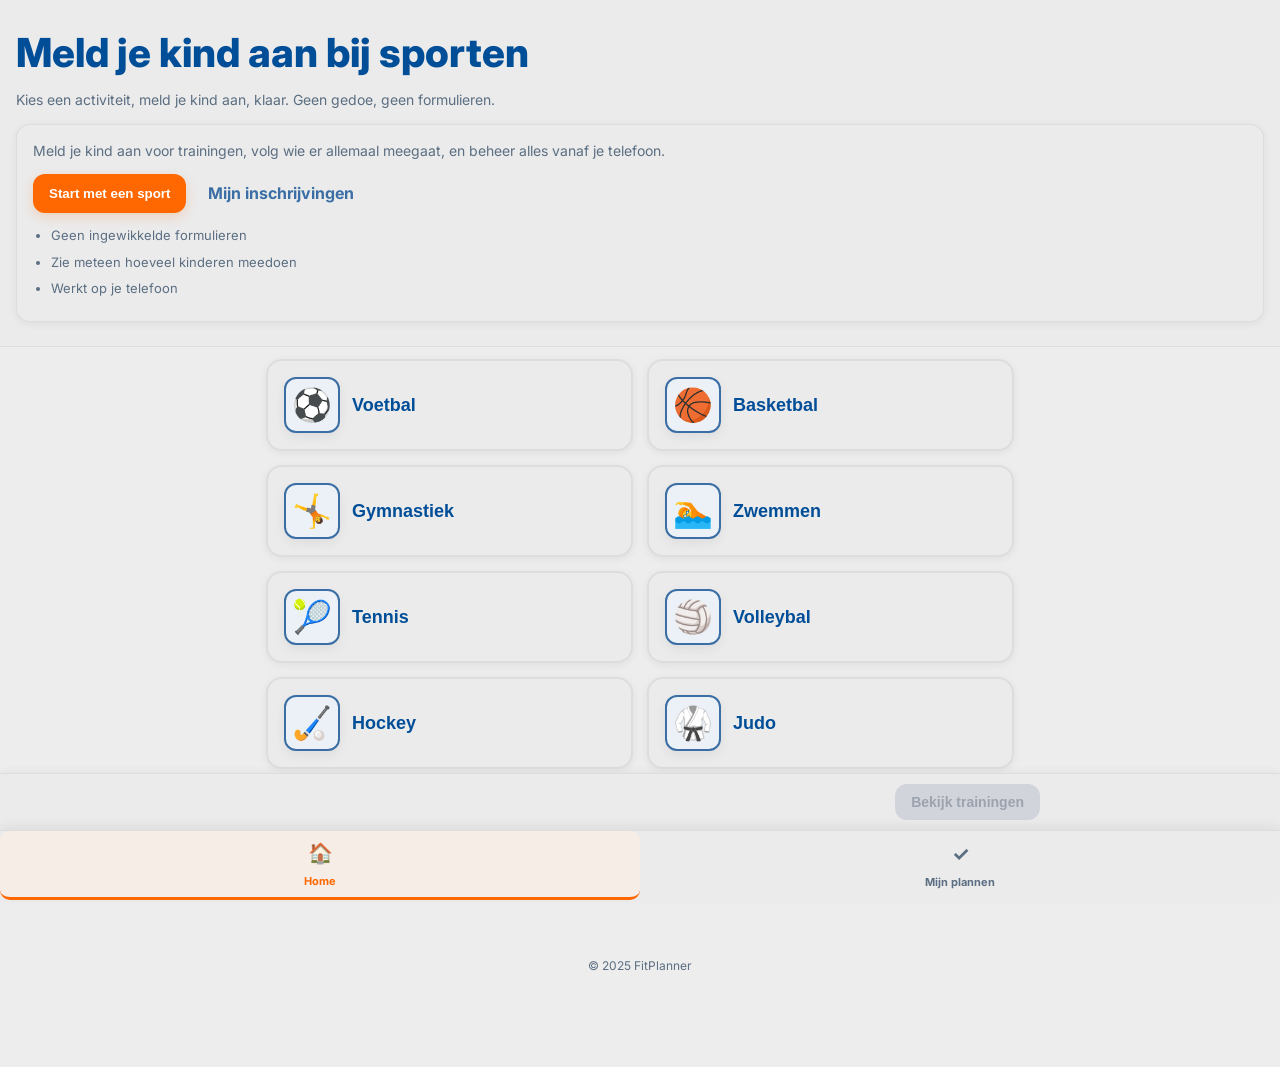
==== commit f3beea49: "chore: finalize mobile version" ====
--- a/index.html
+++ b/index.html
@@ -3,24 +3,24 @@
 <head>
   <meta charset="UTF-8" />
   <meta name="viewport" content="width=device-width, initial-scale=1" />
-  <title>Sportactiviteiten voor Ouders</title>
+  <title>FitPlanner – Meld je kind aan voor sporten</title>
   <link rel="stylesheet" href="style.css" />
   <script defer src="app.js"></script>
 </head>
 <body>
   <header class="site-header">
-    <h1>Sportactiviteiten</h1>
-    <p class="sub">Een eenvoudige manier om je kind aan te melden voor lokale sportactiviteiten — snel, veilig en overzichtelijk.</p>
+    <h1>Meld je kind aan bij sporten</h1>
+    <p class="sub">Kies een activiteit, meld je kind aan, klaar. Geen gedoe, geen formulieren.</p>
     <div class="hero">
-      <p class="hero-lead">Plan sportweekjes, meld je kind aan namens hem/haar en houd het aantal deelnemers bij — alles vanaf je telefoon.</p>
+      <p class="hero-lead">Meld je kind aan voor trainingen, volg wie er allemaal meegaat, en beheer alles vanaf je telefoon.</p>
       <div class="hero-cta">
-        <button id="ctaChoose" class="primary">Kies een sport</button>
-        <a href="myplans.html" class="ghost" aria-label="Bekijk mijn plannen">Mijn plannen</a>
+        <button id="ctaChoose" class="primary">Start met een sport</button>
+        <a href="myplans.html" class="ghost" aria-label="Bekijk mijn plannen">Mijn inschrijvingen</a>
       </div>
       <ul class="benefits" aria-hidden="false">
-        <li>Snelle aanmelding namens je kind</li>
-        <li>Persoonlijke aantallen per training (local)</li>
-        <li>Toegankelijk en mobielvriendelijk</li>
+        <li>Geen ingewikkelde formulieren</li>
+        <li>Zie meteen hoeveel kinderen meedoen</li>
+        <li>Werkt op je telefoon</li>
       </ul>
     </div>
   </header>
@@ -58,9 +58,24 @@
     </button>
   </main>
 
+  <div id="toast" class="toast" role="status" aria-live="polite" hidden></div>
+
   <footer class="site-footer">
     <p>© 2025 FitPlanner</p>
   </footer>
+
+  <!-- Sticky action bar - always visible above bottom navigation -->
+  <div class="sticky-action-bar" id="actionBar">
+    <div class="action-content">
+      <div class="action-info">
+        <span id="selectionHint" hidden>Geselecteerd: <strong id="hintSport"></strong></span>
+      </div>
+      <div class="action-buttons">
+        <button id="viewPlannerBtn" class="primary" aria-label="Bekijk trainingen">Bekijk trainingen</button>
+        <button id="clearSelectionBtn" class="ghost reset-btn" aria-label="Wis keuze" hidden>Wis keuze</button>
+      </div>
+    </div>
+  </div>
   <!-- Bottom navigation to feel like a native app -->
   <nav class="bottom-nav" aria-label="Navigatie">
     <a href="index.html" class="bn-item active" aria-current="page">
--- a/style.css
+++ b/style.css
@@ -1,34 +1,45 @@
+@import url('https://fonts.googleapis.com/css2?family=Inter:wght@300;400;600;700;800&display=swap');
 :root{
-  /* Light, professional palette with strong contrast */
-  --bg1:#f5f7fa; --bg2:#eef1f7; --primary:#2563eb; --accent:#f59e0b; --secondary:#7c3aed;
-  --text:#111827; --text-dark:#111827; --muted:#6b7280;
-  --card:#ffffff; --ring:#2563eb; --ok:#059669;
-  --boys:#2563eb; --girls:#db2777; --mixed:#0891b2;
-  --shadow: 0 2px 8px rgba(0,0,0,.08);
-  --glow: 0 0 0 rgba(37,99,235,.1);
-  
-  /* Sport brand colors - distinct and vibrant */
-  --sport-voetbal: #10b981;
-  --sport-basketbal: #f97316;
-  --sport-gymnastiek: #7c3aed;
-  --sport-zwemmen: #0891b2;
-  --sport-tennis: #eab308;
-  --sport-volleybal: #2563eb;
-  --sport-hockey: #ec4899;
-  --sport-judo: #ea580c;
-  --sport-atletiek: #f97316;
-  --sport-dans: #d946ef;
+  /* FitPlanner visual system (limited palette) */
+  --primary: #FF6700; /* CTA */
+  --text: #004E98; /* Dark base for headings & main text */
+  --text-dark: #003a6e;
+  --secondary: #3A6EA5; /* links, icons */
+  --muted: #5b6e82; /* subdued copy */
+  --card: #EBEBEB; /* surface / cards */
+  --bg1: #EDEDED; /* page background (lighter than #C0C0C0) */
+  --bg2: #F6F6F6;
+  --ring: var(--primary);
+  --ok: var(--primary);
+  --shadow: 0 2px 8px rgba(0,0,0,.06);
+  --glow: 0 0 0 rgba(255,103,0,.08);
+
+  /* Sport color slots simplified to fit the single palette (keep semantics but reduce noise) */
+  --sport-voetbal: var(--secondary);
+  --sport-basketbal: var(--secondary);
+  --sport-gymnastiek: var(--secondary);
+  --sport-zwemmen: var(--secondary);
+  --sport-tennis: var(--secondary);
+  --sport-volleybal: var(--secondary);
+  --sport-hockey: var(--secondary);
+  --sport-judo: var(--secondary);
+  --sport-atletiek: var(--secondary);
+  --sport-dans: var(--secondary);
+  /* Tag helpers mapped to the limited palette */
+  --boys: var(--secondary);
+  --girls: var(--secondary);
+  --mixed: var(--secondary);
 }
 *{ box-sizing:border-box }
 html,body{
   margin:0; padding:0; min-height:100%; color:var(--text);
-  font-family: 'Segoe UI', Roboto, 'Helvetica Neue', Arial, sans-serif;
-  font-size:16px; line-height:1.4;
+  font-family: 'Inter', system-ui, -apple-system, 'Segoe UI', Roboto, 'Helvetica Neue', Arial, sans-serif;
+  font-size:16px; line-height:1.45;
   background: var(--bg1);
   min-height:100vh;
 }
-.site-header{ padding:24px 16px; border-bottom: 1px solid #e5e7eb; background: #ffffff; }
-.site-header h1{ margin:0 0 8px; font-size:clamp(28px,6vw,40px); font-weight:800; color:var(--primary); }
+.site-header{ padding:24px 16px; border-bottom: 1px solid rgba(0,0,0,0.06); background: var(--card); position: relative; z-index: 10; }
+.site-header h1{ margin:0 0 8px; font-size:clamp(28px,6vw,40px); font-weight:800; color:var(--text); }
 .site-header .sub{ margin:6px 0 10px; color:var(--muted); max-width:640px; font-size:14px; }
 .site-footer{ margin-top:24px; padding:18px 16px 80px; color:var(--muted); text-align:center; font-size:12px; }
 
@@ -41,19 +52,21 @@
 
 .sport-card{
   appearance:none; -webkit-appearance:none;
-  border:2px solid #e5e7eb; background:#ffffff; border-radius:16px;
+  border:2px solid rgba(0,0,0,0.06); background:var(--card); border-radius:16px;
   padding:16px; display:flex; align-items:center; gap:12px;
   cursor:pointer; box-shadow: var(--shadow);
   transform-style: preserve-3d;
   transition: all .22s cubic-bezier(0.34, 1.56, 0.64, 1);
-  min-height:68px; position:relative; overflow:hidden;
-}
+  min-height:68px; position:relative; overflow:hidden; pointer-events: auto; z-index: 1;
+}
+.sport-grid{ position:relative; }
+.sport-card{ pointer-events:auto !important; touch-action:manipulation; -webkit-tap-highlight-color: rgba(0,0,0,0.06); }
 .sport-card::before{
-  content:''; position:absolute; inset:0; background: radial-gradient(circle at center, rgba(37,99,235,.04), transparent 70%);
-  opacity:0; transition: opacity .3s ease;
+  content:''; position:absolute; inset:0; background: radial-gradient(circle at center, rgba(58,110,165,.04), transparent 70%);
+  opacity:0; transition: opacity .3s ease; pointer-events: none; z-index: -1;
 }
 .sport-card:hover{
-  box-shadow: 0 12px 24px rgba(37,99,235,.12);
+  box-shadow: 0 12px 24px rgba(0,78,152,.10);
   transform: translateY(-4px);
   border-color: var(--primary);
 }
@@ -64,37 +77,70 @@
   border-color:var(--ring);
   box-shadow: 0 0 0 6px color-mix(in srgb, var(--ring) 55%, transparent);
 }
+.sport-card.selected{
+  border-color: var(--primary);
+  box-shadow: 0 14px 28px rgba(0,78,152,.10);
+  transform: translateY(-4px) scale(1.02);
+}
+.sport-card[aria-pressed="true"]{ border-color:var(--primary); }
 .sport-card:hover{ box-shadow: 0 14px 28px rgba(15,23,42,.12) }
 .sport-card.clicked{ transform: translateZ(0) scale(.97) }
 
-.sport-visual{ font-size:32px; line-height:1; transform: translateZ(18px); width:56px; height:56px; display:flex; align-items:center; justify-content:center; border-radius:12px; background:#f3f4f6; box-shadow:0 4px 12px rgba(0,0,0,.06); border:2px solid #e5e7eb; }
-.sport-card h2{ margin:0; font-size:18px; font-weight:700; transform: translateZ(12px); }
+.sport-visual{ font-size:32px; line-height:1; transform: translateZ(18px); width:56px; height:56px; display:flex; align-items:center; justify-content:center; border-radius:12px; background:var(--bg2); box-shadow:0 4px 12px rgba(0,0,0,.06); border:2px solid rgba(0,0,0,0.06); color:var(--secondary); }
+.sport-card h2{ margin:0; font-size:18px; font-weight:800; transform: translateZ(12px); color:var(--text); }
 
 /* Sport-specific accent colors - clean and distinct */
-.sport-card[data-sport="voetbal"] .sport-visual{ background:#dcfce7; border-color:var(--sport-voetbal); color:var(--sport-voetbal); }
-.sport-card[data-sport="basketbal"] .sport-visual{ background:#fed7aa; border-color:var(--sport-basketbal); color:var(--sport-basketbal); }
-.sport-card[data-sport="gymnastiek"] .sport-visual{ background:#e9d5ff; border-color:var(--sport-gymnastiek); color:var(--sport-gymnastiek); }
-.sport-card[data-sport="zwemmen"] .sport-visual{ background:#cffafe; border-color:var(--sport-zwemmen); color:var(--sport-zwemmen); }
-.sport-card[data-sport="tennis"] .sport-visual{ background:#fef08a; border-color:var(--sport-tennis); color:var(--sport-tennis); }
-.sport-card[data-sport="volleybal"] .sport-visual{ background:#bfdbfe; border-color:var(--sport-volleybal); color:var(--sport-volleybal); }
-.sport-card[data-sport="hockey"] .sport-visual{ background:#fbcfe8; border-color:var(--sport-hockey); color:var(--sport-hockey); }
-.sport-card[data-sport="judo"] .sport-visual{ background:#fed7aa; border-color:var(--sport-judo); color:var(--sport-judo); }
-.sport-card[data-sport="atletiek"] .sport-visual{ background:#fed7aa; border-color:var(--sport-atletiek); color:var(--sport-atletiek); }
-.sport-card[data-sport="dans"] .sport-visual{ background:#f3e8ff; border-color:var(--sport-dans); color:var(--sport-dans); }
+.sport-card[data-sport="voetbal"] .sport-visual{ background: color-mix(in srgb, var(--sport-voetbal) 10%, white); border-color:var(--sport-voetbal); color:var(--sport-voetbal); }
+.sport-card[data-sport="basketbal"] .sport-visual{ background: color-mix(in srgb, var(--sport-basketbal) 10%, white); border-color:var(--sport-basketbal); color:var(--sport-basketbal); }
+.sport-card[data-sport="gymnastiek"] .sport-visual{ background: color-mix(in srgb, var(--sport-gymnastiek) 10%, white); border-color:var(--sport-gymnastiek); color:var(--sport-gymnastiek); }
+.sport-card[data-sport="zwemmen"] .sport-visual{ background: color-mix(in srgb, var(--sport-zwemmen) 10%, white); border-color:var(--sport-zwemmen); color:var(--sport-zwemmen); }
+.sport-card[data-sport="tennis"] .sport-visual{ background: color-mix(in srgb, var(--sport-tennis) 10%, white); border-color:var(--sport-tennis); color:var(--sport-tennis); }
+.sport-card[data-sport="volleybal"] .sport-visual{ background: color-mix(in srgb, var(--sport-volleybal) 10%, white); border-color:var(--sport-volleybal); color:var(--sport-volleybal); }
+.sport-card[data-sport="hockey"] .sport-visual{ background: color-mix(in srgb, var(--sport-hockey) 10%, white); border-color:var(--sport-hockey); color:var(--sport-hockey); }
+.sport-card[data-sport="judo"] .sport-visual{ background: color-mix(in srgb, var(--sport-judo) 10%, white); border-color:var(--sport-judo); color:var(--sport-judo); }
+.sport-card[data-sport="atletiek"] .sport-visual{ background: color-mix(in srgb, var(--sport-atletiek) 10%, white); border-color:var(--sport-atletiek); color:var(--sport-atletiek); }
+.sport-card[data-sport="dans"] .sport-visual{ background: color-mix(in srgb, var(--sport-dans) 10%, white); border-color:var(--sport-dans); color:var(--sport-dans); }
 
 /* All plans helper link */
 .all-link{ margin:16px 0; text-align:center }
 
 /* Remove button in All Plans */
 .remove-btn{ appearance:none; -webkit-appearance:none; background:transparent; border:1px solid rgba(15,23,42,0.06); padding:8px 10px; border-radius:10px; color:var(--primary); cursor:pointer; font-weight:700 }
-.remove-btn:hover{ background:rgba(11,118,201,0.04) }
+.remove-btn:hover{ background: color-mix(in srgb, var(--secondary) 6%, var(--bg2)); }
+
+/* Sticky action bar - always visible above bottom navigation */
+.sticky-action-bar{
+  position:fixed; left:0; right:0; bottom:70px; height:auto; 
+  background:var(--card); border-top:1px solid rgba(0,0,0,0.06); z-index:85;
+  padding:10px 16px; box-shadow: 0 -2px 8px rgba(0,0,0,.04);
+}
+.action-content{
+  max-width:800px; margin:0 auto; display:flex; gap:12px; align-items:center; justify-content:space-between;
+}
+.action-info{
+  flex:1; color:var(--muted); font-size:14px;
+}
+.action-info strong{ color:var(--text); font-weight:700; }
+.action-buttons{
+  display:flex; gap:8px; align-items:center;
+}
+.action-buttons .primary{
+  padding:10px 16px; font-size:14px;
+}
+.action-buttons .ghost{
+  padding:8px 10px; font-size:13px;
+}
+
+/* Add bottom padding to body to accommodate sticky bar and bottom nav */
+body{ padding-bottom:0; }
+main{ padding-bottom:70px; }
 
 /* Bottom navigation - clean and app-like */
 .bottom-nav{
   position:fixed; left:0; right:0; bottom:0; height:70px; 
   display:flex; gap:0; align-items:center; justify-content:space-around; 
-  padding:0; background:#ffffff;
-  border-top:1px solid #e5e7eb; 
+  padding:0; background:var(--card);
+  border-top:1px solid rgba(0,0,0,0.06);
   box-shadow:0 -4px 12px rgba(0,0,0,.06); 
   z-index:90;
 }
@@ -106,11 +152,11 @@
 }
 .bn-item:hover{
   color:var(--primary);
-  background: #f3f4f6;
+  background: var(--bg2);
 }
 .bn-item.active{
   color:var(--primary); 
-  background: #eff6ff;
+  background: color-mix(in srgb, var(--primary) 6%, var(--bg2));
   box-shadow: none;
   border-bottom:3px solid var(--primary);
 }
@@ -128,27 +174,35 @@
 .day-section h3{ margin:8px 0 10px; font-size:18px; color:#0f172a }
 .slot-list{ display:grid; grid-template-columns: 1fr; gap:12px }
 .slot{
-  background:var(--card); border:1px solid rgba(15,23,42,0.06); border-radius:12px; padding:12px;
+  background:var(--card); border:1px solid rgba(15,23,42,0.06); border-left: 3px solid var(--primary); border-radius:12px; padding:12px;
   display:flex; justify-content:space-between; align-items:center; gap:12px;
   box-shadow:var(--shadow); transition: transform .15s ease, box-shadow .15s ease;
 }
 .slot:hover{ transform: translateY(-1px) }
 .slot-meta{ display:flex; flex-direction:column; gap:6px }
+.next-training-card{ border-left:6px solid var(--primary); padding:16px 14px; margin-top:12px; background: linear-gradient(180deg, rgba(255,255,255,0.02), transparent); box-shadow: 0 12px 28px rgba(0,78,152,0.08); border-radius:12px; }
+.next-training-card .next-sport-row{ display:flex; align-items:center; gap:12px; margin-bottom:8px }
+.next-training-card .next-sport-emoji{ font-size:36px; line-height:1 }
+.next-training-card .next-sport-name{ font-size:20px; font-weight:800; color:var(--text-dark) }
+.next-training-card .next-detail-label{ color:var(--muted); margin-right:8px }
+.next-training-card .next-detail-value{ font-size:15px; color:var(--text) }
+.next-training-helper{ margin-top:10px; color:var(--muted); font-size:13px }
 .slot-time{ font-weight:700; letter-spacing:.2px }
 .slot-tags{ display:flex; flex-wrap:wrap; gap:6px }
-.tag{ font-size:12px; padding:6px 10px; border-radius:999px; background:#f8fafc; color:#374151; border:1px solid rgba(15,23,42,0.04) }
+.tag{ font-size:12px; padding:6px 10px; border-radius:999px; background:var(--bg2); color:var(--muted); border:1px solid rgba(0,0,0,0.04) }
 .tag-boys{ background: color-mix(in srgb, var(--boys) 12%, white); border-color: color-mix(in srgb, var(--boys) 32%, #e2e8f0); color:#0b377a }
 .tag-girls{ background: color-mix(in srgb, var(--girls) 12%, white); border-color: color-mix(in srgb, var(--girls) 32%, #e2e8f0); color:#7a0b3a }
 .tag-mixed{ background: color-mix(in srgb, var(--mixed) 12%, white); border-color: color-mix(in srgb, var(--mixed) 32%, #e2e8f0); color:#064b5c }
 .slot-actions{ display:flex; align-items:center; gap:10px }
 .join-btn{
-  appearance:none; -webkit-appearance:none; border:1px solid rgba(15,23,42,0.06);
-  background: linear-gradient(#ffffff,#fbfeff); padding:10px 14px; border-radius:12px;
+  appearance:none; -webkit-appearance:none; border:1px solid rgba(0,0,0,0.06);
+  background: linear-gradient(var(--card), var(--bg2)); padding:10px 14px; border-radius:12px;
   cursor:pointer; font-weight:700; transition: transform .12s, box-shadow .12s, border-color .12s;
-  box-shadow: 0 8px 18px rgba(15,23,42,.06); min-width:110px; height:44px; display:inline-flex; align-items:center; justify-content:center;
-}
-.join-btn:hover{ transform: translateY(-1px); border-color: var(--primary); box-shadow: 0 10px 18px rgba(15,23,42,.12) }
-.join-btn:disabled{ cursor:default; border-color:#d1fae5; background: linear-gradient(#ffffff,#f0fff9); color:#047857 }
+  box-shadow: 0 8px 18px rgba(0,0,0,.06); min-width:110px; height:44px; display:inline-flex; align-items:center; justify-content:center;
+}
+.join-btn:hover{ transform: translateY(-1px); border-color: var(--primary); box-shadow: 0 10px 18px rgba(0,0,0,.12) }
+.join-btn:focus-visible{ outline: 2px solid var(--primary); outline-offset: 2px; }
+.join-btn:disabled{ cursor:default; border-color:#d1fae5; background: linear-gradient(var(--bg2), var(--card)); color:#047857 }
 .count{ font-size:14px; color:#111827; background:#f3f6ff; border:1px solid rgba(15,23,42,0.04); padding:6px 10px; border-radius:10px }
 .slot.flash{ outline:2px solid color-mix(in srgb, var(--ok) 45%, transparent); outline-offset:2px; animation:flash .4s ease }
 @keyframes flash{ from{ box-shadow:0 0 0 0 rgba(16,185,129,.45) } to{ box-shadow:0 0 0 12px rgba(16,185,129,0) } }
@@ -159,34 +213,66 @@
   .sport-card, .sport-card *{ transform:none !important }
 }
 
-/* Hero + CTA */
-.hero{ margin-top:12px; background: linear-gradient(180deg,#ffffff,#fffcfb); padding:12px; border-radius:12px; border:1px solid rgba(15,23,42,0.04); box-shadow:0 8px 20px rgba(15,23,42,0.04) }
+/* Planner small helpers and emphasis */
+.filters-hint{ margin-top:6px; font-size:13px; color:var(--muted) }
+.slot-time{ font-weight:800; letter-spacing:.2px; font-size:18px; color:var(--text-dark) }
+.slot-help{ font-size:12px; color:var(--muted); margin-top:8px }
+.planner-actions{ display:flex; gap:8px; margin-top:10px }
+.planner-actions .small{ padding:6px 8px; font-size:13px; border-radius:10px }
+.ghost.small{ background:transparent; border:1px solid rgba(0,0,0,0.06); color:var(--secondary); }
+.join-btn.primary{ background: var(--primary); color: #fff; border-color: transparent; box-shadow: 0 8px 18px rgba(255,103,0,0.18) }
+
+/* Debug mode: Press D to toggle and highlight potential overlay elements */
+body.debug-click [style*="position: fixed"],
+body.debug-click [style*="position: absolute"] {
+  outline: 3px solid red !important;
+}
+
+.hero{ margin-top:12px; background: linear-gradient(180deg,var(--card),var(--bg2)); padding:12px; border-radius:12px; border:1px solid rgba(0,0,0,0.06); border-left: 4px solid var(--primary); box-shadow:0 8px 20px rgba(0,0,0,0.04) }
 .hero-lead{ margin:0 0 10px; color:var(--muted) }
 .hero-cta{ display:flex; gap:10px; align-items:center }
 /* Primary button - clean and confident */
 .primary, .btn-primary{
   background: var(--primary); 
   color:white; padding:12px 16px; border-radius:12px; border:none; 
-  font-weight:700; box-shadow: 0 4px 12px rgba(37,99,235,.25); 
+  font-weight:700; box-shadow: 0 4px 12px rgba(255,103,0,.20); 
   cursor:pointer; transition: all .22s ease;
-  display:inline-block; text-decoration:none;
+  display:inline-block !important; text-decoration:none; pointer-events: auto !important; z-index: 20 !important;
+  visibility: visible !important; opacity: 1 !important;
 }
 .primary:hover, .btn-primary:hover{
-  box-shadow: 0 8px 20px rgba(37,99,235,.35);
+  box-shadow: 0 8px 20px rgba(255,103,0,.28);
   transform: translateY(-2px);
+}
+.primary:focus-visible, .btn-primary:focus-visible{
+  outline: 2px solid var(--primary);
+  outline-offset: 2px;
 }
 .primary:active, .btn-primary:active{
   transform: translateY(0) scale(0.98);
 }
-.ghost{ color:var(--primary); text-decoration:none; padding:8px }
+.primary:disabled, .btn-primary:disabled{
+  background: #d1d5db;
+  box-shadow: none;
+  cursor: not-allowed;
+  transform: none;
+  color: #9ca3af;
+}
+.primary:disabled:hover, .btn-primary:disabled:hover{
+  transform: none;
+  box-shadow: 0 4px 12px rgba(255,103,0,.20);
+}
+.ghost{ color:var(--secondary); text-decoration:none; padding:8px; pointer-events: auto !important; z-index: 20 !important; }
+.reset-btn{ padding:10px 12px; border-radius:10px; font-weight:700; border:2px solid rgba(15,23,42,0.06); background:transparent; cursor:pointer; pointer-events: auto !important; z-index: 20 !important; }
+.reset-btn:hover{ background: rgba(15,23,42,0.02); }
 .benefits{ margin:10px 0 0; padding-left:18px; color:var(--muted); font-size:14px }
 
 /* Toast - clean and clear */
 .toast{
   position:fixed; left:50%; transform:translateX(-50%); bottom:90px; 
-  background:#ffffff; 
-  border:1px solid #e5e7eb; padding:14px 20px; border-radius:12px; 
-  box-shadow: 0 12px 32px rgba(0,0,0,.12);
+  background:var(--card); 
+  border:1px solid rgba(0,0,0,0.06); padding:14px 20px; border-radius:12px; 
+  box-shadow: 0 12px 32px rgba(0,0,0,.08);
   z-index:70; min-width:240px; max-width:90vw; text-align:center; 
   font-weight:700; color:var(--text); opacity:0; pointer-events:none; 
   transition:opacity .22s ease, transform .22s cubic-bezier(0.34,1.56,0.64,1);
@@ -219,10 +305,222 @@
   margin:0 auto;
 }
 
+/* Sport selector - switch sports without going back */
+.sport-selector{
+  background:var(--bg2); border:2px solid var(--secondary);
+  border-radius:12px; padding:14px 16px;
+  margin-bottom:20px; display:flex; gap:12px; align-items:center;
+}
+.sport-selector-label{
+  font-weight:700; color:var(--text); min-width:fit-content;
+}
+.sport-dropdown{
+  flex:1; padding:8px 12px; border:1px solid var(--secondary);
+  border-radius:8px; background:var(--card); color:var(--text);
+  font-size:14px; font-weight:600; cursor:pointer;
+}
+.sport-dropdown:focus{ outline:none; border-color:var(--primary); box-shadow: 0 0 0 3px color-mix(in srgb, var(--primary) 20%, transparent); }
+
+/* Filter section - clean and accessible */
+.filter-section{
+  background:var(--bg2);
+  border:2px solid rgba(0,0,0,0.06);
+  border-radius:14px;
+  padding:20px 16px;
+  margin-bottom:28px;
+}
+
+.filter-group{
+  margin-bottom:16px;
+}
+
+.filter-group:last-child{
+  margin-bottom:0;
+}
+
+.filter-label{
+  display:block;
+  font-size:14px;
+  font-weight:700;
+  color:var(--text);
+  margin-bottom:8px;
+  letter-spacing:0.3px;
+}
+
+/* Improved planner filters */
+.filters-header{
+  display:flex; justify-content:space-between; align-items:center;
+  margin-bottom:16px; padding-bottom:12px; border-bottom:2px solid #e5e7eb;
+}
+
+.filters-title{
+  margin:0; font-size:16px; font-weight:700; color:var(--text);
+}
+
+.result-count{
+  font-size:13px; font-weight:600; color:var(--primary);
+  background:#eff6ff; padding:6px 12px; border-radius:20px;
+}
+
+.filters-grid{
+  display:grid; grid-template-columns:1fr 1fr 1fr; gap:12px;
+}
+
+@media(max-width:640px){
+  .filters-grid{ grid-template-columns:1fr 1fr; }
+}
+
+/* Chips container for tap-based filters */
+.chips-container{
+  display:flex; flex-wrap:wrap; gap:8px;
+}
+
+.filter-chip{
+  appearance:none; -webkit-appearance:none; border:none; cursor:pointer;
+  padding:10px 16px; border-radius:20px; font-weight:600;
+  background:#f3f4f6; color:var(--text); font-size:14px;
+  border:2px solid transparent; transition:all .22s ease;
+  touch-action:manipulation; -webkit-tap-highlight-color:rgba(0,0,0,.06);
+  display:inline-block; white-space:nowrap;
+}
+
+.filter-chip:hover{
+  background:#e5e7eb; border-color:#d1d5db;
+}
+
+.filter-chip:focus{
+  outline:none;
+}
+
+.filter-chip:focus-visible{
+  border-color:var(--primary); box-shadow:0 0 0 3px rgba(255,103,0,.16);
+}
+
+.filter-chip.active{
+  background:var(--primary); color:white; border-color:var(--primary);
+  box-shadow:0 4px 12px rgba(255,103,0,.20);
+}
+
+.filter-chip.active:hover{
+  background:#1d4ed8; border-color:#1d4ed8;
+}
+
+/* Active filters display */
+.active-filters{
+  background:#f0f9ff; border:1px solid #bfdbfe;
+  border-radius:10px; padding:10px 14px; margin-top:12px;
+  font-size:13px; color:var(--text);
+}
+
+.active-label{
+  font-weight:700; margin-right:6px;
+}
+
+.filters-list{
+  color:var(--primary); font-weight:600;
+}
+
+.filters-list strong{
+  color:var(--text);
+}
+
+.search-input{
+  width:100%;
+  padding:14px 16px;
+  font-size:16px;
+  border:2px solid #e5e7eb;
+  border-radius:10px;
+  transition:all .22s ease;
+  font-family:inherit;
+}
+
+.search-input:focus{
+  outline:none;
+  border-color:var(--primary);
+  box-shadow: 0 0 0 3px rgba(255,103,0,.08);
+}
+
+.search-input::placeholder{
+  color:#9ca3af;
+}
+
+/* Filter select controls */
+.filter-row{
+  display:grid;
+  grid-template-columns:1fr 1fr;
+  gap:12px;
+}
+
+.filter-select{
+  width:100%;
+  padding:12px 14px;
+  font-size:15px;
+  border:2px solid rgba(0,0,0,0.06);
+  border-radius:10px;
+  background:var(--card);
+  transition:all .22s ease;
+  font-family:inherit;
+  cursor:pointer;
+  appearance:none;
+  background-image:url("data:image/svg+xml,%3Csvg xmlns='http://www.w3.org/2000/svg' width='12' height='8' viewBox='0 0 12 8'%3E%3Cpath fill='%231f2937' d='M1 1l5 5 5-5'/%3E%3C/svg%3E");
+  background-repeat:no-repeat;
+  background-position:right 12px center;
+  padding-right:36px;
+}
+
+.filter-select:focus{
+  outline:none;
+  border-color:var(--primary);
+  box-shadow: 0 0 0 3px rgba(255,103,0,.08);
+}
+
+.filter-reset-btn{
+  width:100%;
+  padding:12px 16px;
+  margin-top:16px;
+  font-size:14px;
+  font-weight:700;
+  color:var(--primary);
+  background:rgba(255,103,0,0.06);
+  border:2px solid rgba(255,103,0,0.16);
+  border-radius:10px;
+  cursor:pointer;
+  transition:all .22s ease;
+  letter-spacing:0.3px;
+}
+
+.filter-reset-btn:hover{
+  background:rgba(255,103,0,0.10);
+  border-color:var(--primary);
+}
+
+.filter-reset-btn:active{
+  transform:translateY(1px);
+}
+
+@media (min-width:520px){
+  .filter-section{
+    padding:24px;
+  }
+
+  .search-input{
+    font-size:15px;
+    padding:12px 14px;
+  }
+
+  .filter-row{
+    gap:14px;
+  }
+
+  .filter-select{
+    font-size:14px;
+  }
+}
+
 /* Summary block - clear overview */
 .summary-block{
-  background:linear-gradient(135deg, #ffffff 0%, #f9fafb 100%);
-  border:2px solid #e5e7eb;
+  background: linear-gradient(135deg, var(--card) 0%, var(--bg2) 100%);
+  border:2px solid rgba(0,0,0,0.06);
   border-radius:16px;
   padding:16px 20px;
   margin-bottom:28px;
@@ -244,6 +542,143 @@
   font-size:18px;
   font-weight:700;
   color:var(--text);
+}
+
+/* Dashboard block - summary + next training */
+.dashboard-block{
+  display:grid;
+  grid-template-columns: 1fr;
+  gap:16px;
+  margin-bottom:28px;
+}
+
+.dashboard-summary{
+  background: linear-gradient(135deg, var(--card) 0%, var(--bg2) 100%);
+  border:2px solid rgba(0,0,0,0.06);
+  border-left: 4px solid var(--primary);
+  border-radius:16px;
+  padding:16px 20px;
+  display:flex;
+  align-items:center;
+  justify-content:center;
+  gap:12px;
+  text-align:center;
+}
+
+.summary-icon{
+  font-size:28px;
+  line-height:1;
+}
+
+.summary-text{
+  font-size:16px;
+  font-weight:700;
+  color:var(--text);
+}
+
+/* Next training card - prominent highlight */
+.next-training-card{
+  background:linear-gradient(135deg, #f0f9ff 0%, #eff6ff 100%);
+  border:2px solid var(--primary);
+  border-radius:16px;
+  padding:20px;
+  box-shadow:0 8px 24px rgba(11,118,201,0.12);
+}
+
+.next-training-header{
+  display:flex;
+  align-items:center;
+  gap:10px;
+  margin-bottom:14px;
+  border-bottom:1px solid rgba(11,118,201,0.15);
+  padding-bottom:12px;
+}
+
+.next-icon{
+  font-size:24px;
+  line-height:1;
+}
+
+.next-label{
+  font-size:14px;
+  font-weight:700;
+  color:var(--primary);
+  text-transform:uppercase;
+  letter-spacing:0.5px;
+}
+
+.next-training-content{
+  display:flex;
+  flex-direction:column;
+  gap:12px;
+}
+
+.next-training-info{
+  display:grid;
+  grid-template-columns: 1fr;
+  gap:12px;
+}
+
+.next-sport-row{
+  display:flex;
+  align-items:center;
+  gap:10px;
+  margin-bottom:4px;
+}
+
+.next-sport-emoji{
+  font-size:32px;
+  line-height:1;
+}
+
+.next-sport-name{
+  font-size:20px;
+  font-weight:800;
+  color:var(--text);
+}
+
+.next-details{
+  display:grid;
+  grid-template-columns: 1fr;
+  gap:10px;
+  margin-top:8px;
+}
+
+.next-detail-row{
+  display:flex;
+  align-items:center;
+  gap:8px;
+  font-size:15px;
+  color:#374151;
+}
+
+.next-detail-label{
+  font-size:18px;
+  line-height:1;
+  min-width:24px;
+}
+
+.next-detail-value{
+  font-weight:600;
+  color:var(--text);
+}
+
+@media (min-width:640px){
+  .dashboard-block{
+    grid-template-columns: 1fr 1.4fr;
+    align-items:flex-start;
+  }
+  
+  .dashboard-summary{
+    flex-direction:column;
+    text-align:center;
+    justify-content:flex-start;
+    padding:18px 16px;
+  }
+  
+  .next-training-card{
+    padding:24px;
+  }
 }
 
 /* Empty state with strong visual presence */
@@ -309,8 +744,9 @@
 }
 
 .plan-card{
-  background:#ffffff;
-  border:2px solid #e5e7eb; 
+  background:var(--card);
+  border:2px solid rgba(0,0,0,0.06); 
+  border-left: 4px solid var(--primary);
   border-radius:16px; 
   padding:18px;
   display:flex; 
@@ -323,7 +759,7 @@
   overflow:hidden;
 }
 .plan-card:hover{
-  box-shadow: 0 8px 20px rgba(37,99,235,.12);
+  box-shadow: 0 8px 20px rgba(255,103,0,.10);
   border-color: var(--primary);
   transform: translateY(-2px);
 }
@@ -340,7 +776,35 @@
   gap:12px;
 }
 
-/* Top row: Sport icon + name (bold, prominent) */
+/* Top row: Sport icon + name + date badge */
+.plan-card-top{
+  display:flex;
+  align-items:center;
+  gap:12px;
+}
+
+.plan-sport-info{
+  display:flex;
+  flex-direction:column;
+  gap:4px;
+  flex:1;
+}
+
+.plan-sport-name{
+  font-size:16px;
+  font-weight:700;
+  color:var(--text);
+}
+
+.plan-date-badge{
+  font-size:12px;
+  font-weight:600;
+  color:#6b7280;
+  letter-spacing:0.3px;
+  text-transform:uppercase;
+}
+
+/* Plan card overall */
 .plan-card-top{
   display:flex;
   align-items:center;
@@ -444,9 +908,9 @@
   line-height:1;
 }
 .plan-remove-btn:hover{
-  background: #fca5a5;
-  border-color: #f87171;
-  box-shadow: 0 4px 12px rgba(220, 38, 38, .2);
+  background: color-mix(in srgb, var(--primary) 6%, var(--bg2));
+  border-color: color-mix(in srgb, var(--primary) 10%, rgba(0,0,0,0.06));
+  box-shadow: 0 4px 12px rgba(0,0,0,.08);
   transform: translateY(-1px);
 }
 .plan-remove-btn:active{
@@ -456,12 +920,11 @@
   display:block;
 }
 
-/* Hero section */
-.hero{ margin-top:14px; background:#ffffff; padding:16px; border-radius:14px; border:1px solid #e5e7eb; box-shadow:var(--shadow) }
+.hero{ margin-top:14px; background:var(--card); padding:16px; border-radius:14px; border:1px solid rgba(0,0,0,0.06); box-shadow:var(--shadow) }
 .hero-lead{ margin:0 0 12px; color:var(--muted); font-size:14px; }
 .hero-cta{ display:flex; gap:10px; align-items:center; flex-wrap:wrap; }
-.ghost{ color:var(--primary); text-decoration:none; padding:8px 12px; border-radius:10px; font-weight:700; transition: all .22s ease; }
-.ghost:hover{ background:#f3f4f6; }
+.ghost{ color:var(--secondary); text-decoration:none; padding:8px 12px; border-radius:10px; font-weight:700; transition: all .22s ease; }
+.ghost:hover{ background:var(--bg2); }
 .benefits{ margin:12px 0 0; padding-left:18px; color:var(--muted); font-size:13px; line-height:1.6; }
 .benefits li{ margin-bottom:6px; }
 
@@ -474,7 +937,7 @@
 .join-btn{
   appearance:none; -webkit-appearance:none; 
   border:1px solid #e5e7eb;
-  background:#ffffff; 
+  background:var(--card); 
   padding:11px 14px; border-radius:12px;
   cursor:pointer; font-weight:700; 
   transition: all .22s cubic-bezier(0.34,1.56,0.64,1);
@@ -483,8 +946,8 @@
   color:var(--primary);
 }
 .join-btn:hover{
-  background:#ffffff;
-  box-shadow: 0 8px 16px rgba(37,99,235,.15);
+  background:var(--bg2);
+  box-shadow: 0 8px 16px rgba(255,103,0,.12);
   transform: translateY(-2px);
   border-color:var(--primary);
 }
@@ -501,33 +964,33 @@
 
 .remove-btn{
   appearance:none; -webkit-appearance:none; background:transparent; 
-  border:1px solid #fecaca; padding:8px 10px; border-radius:10px; 
-  color:#dc2626; cursor:pointer; font-weight:700;
+  border:1px solid rgba(0,0,0,0.06); padding:8px 10px; border-radius:10px; 
+  color:var(--primary); cursor:pointer; font-weight:700;
   transition: all .22s ease;
 }
-.remove-btn:hover{ background:#fee2e2; border-color:#f87171; }
+.remove-btn:hover{ background: color-mix(in srgb, var(--primary) 6%, var(--bg2)); border-color: color-mix(in srgb, var(--primary) 10%, rgba(0,0,0,0.06)); }
 
 /* Schedule and slots */
 .schedule{ padding:12px 16px 100px; max-width:800px; margin:0 auto; }
-.empty{ background:#ffffff; border:1px solid #e5e7eb; border-radius:14px; padding:20px; box-shadow:var(--shadow) }
+.empty{ background:var(--card); border:1px solid rgba(0,0,0,0.06); border-radius:14px; padding:20px; box-shadow:var(--shadow) }
 .backlink{ display:inline-block; text-decoration:none; color:var(--primary); margin-bottom:12px; font-weight:700; transition: all .22s ease; }
 .backlink:hover{ transform: translateX(-2px); }
 .day-section{ margin:20px 0 12px; }
-.day-section h3{ margin:8px 0 12px; font-size:20px; color:var(--primary); font-weight:800; }
+.day-section h3{ margin:8px 0 12px; font-size:20px; color:var(--text); font-weight:800; }
 .slot-list{ display:grid; grid-template-columns:1fr; gap:12px; }
-.slot{ background:#ffffff; border:1px solid #e5e7eb; border-radius:14px; padding:14px; display:flex; justify-content:space-between; align-items:center; gap:12px; box-shadow:var(--shadow); transition:all .22s ease; }
-.slot:hover{ transform:translateY(-2px); box-shadow:0 8px 16px rgba(37,99,235,.12); }
+.slot{ background:var(--card); border:1px solid rgba(0,0,0,0.06); border-radius:14px; padding:14px; display:flex; justify-content:space-between; align-items:center; gap:12px; box-shadow:var(--shadow); transition:all .22s ease; }
+.slot:hover{ transform:translateY(-2px); box-shadow:0 8px 16px rgba(255,103,0,.10); }
 .slot-meta{ display:flex; flex-direction:column; gap:6px; }
-.slot-time{ font-weight:800; letter-spacing:.3px; color:var(--primary); }
+.slot-time{ font-weight:800; letter-spacing:.3px; color:var(--text-dark); }
 .slot-tags{ display:flex; flex-wrap:wrap; gap:6px; }
-.tag{ font-size:12px; padding:6px 10px; border-radius:999px; background:#f3f4f6; color:var(--muted); border:1px solid #e5e7eb; }
-.tag-boys{ background:#dbeafe; border-color:#93c5fd; color:#1e40af; }
-.tag-girls{ background:#fce7f3; border-color:#fbcfe8; color:#831843; }
-.tag-mixed{ background:#cffafe; border-color:#a5f3fc; color:#164e63; }
+.tag{ font-size:12px; padding:6px 10px; border-radius:999px; background:var(--bg2); color:var(--muted); border:1px solid rgba(0,0,0,0.04); }
+.tag-boys{ background:var(--bg2); border-color:rgba(0,0,0,0.04); color:var(--muted); }
+.tag-girls{ background:var(--bg2); border-color:rgba(0,0,0,0.04); color:var(--muted); }
+.tag-mixed{ background:var(--bg2); border-color:rgba(0,0,0,0.04); color:var(--muted); }
 .slot-actions{ display:flex; align-items:center; gap:10px; }
-.count{ font-size:14px; color:var(--text); background:#f3f4f6; border:1px solid #e5e7eb; padding:6px 10px; border-radius:10px; font-weight:700; }
-.slot.flash{ animation:flash .5s ease; box-shadow:0 0 0 0 rgba(5, 150, 105, .45); }
-@keyframes flash{ 0%{ box-shadow:0 0 0 0 rgba(5, 150, 105, .45); } 100%{ box-shadow:0 0 0 12px rgba(5, 150, 105, 0); } }
+.count{ font-size:14px; color:var(--text); background:var(--bg2); border:1px solid rgba(0,0,0,0.04); padding:6px 10px; border-radius:10px; font-weight:700; }
+.slot.flash{ animation:flash .5s ease; box-shadow:0 0 0 0 rgba(255,103,0,.45); }
+@keyframes flash{ 0%{ box-shadow:0 0 0 0 rgba(255,103,0,.45); } 100%{ box-shadow:0 0 0 12px rgba(255,103,0,0); } }
 
 .all-link{ margin:20px 0; text-align:center; }
 
